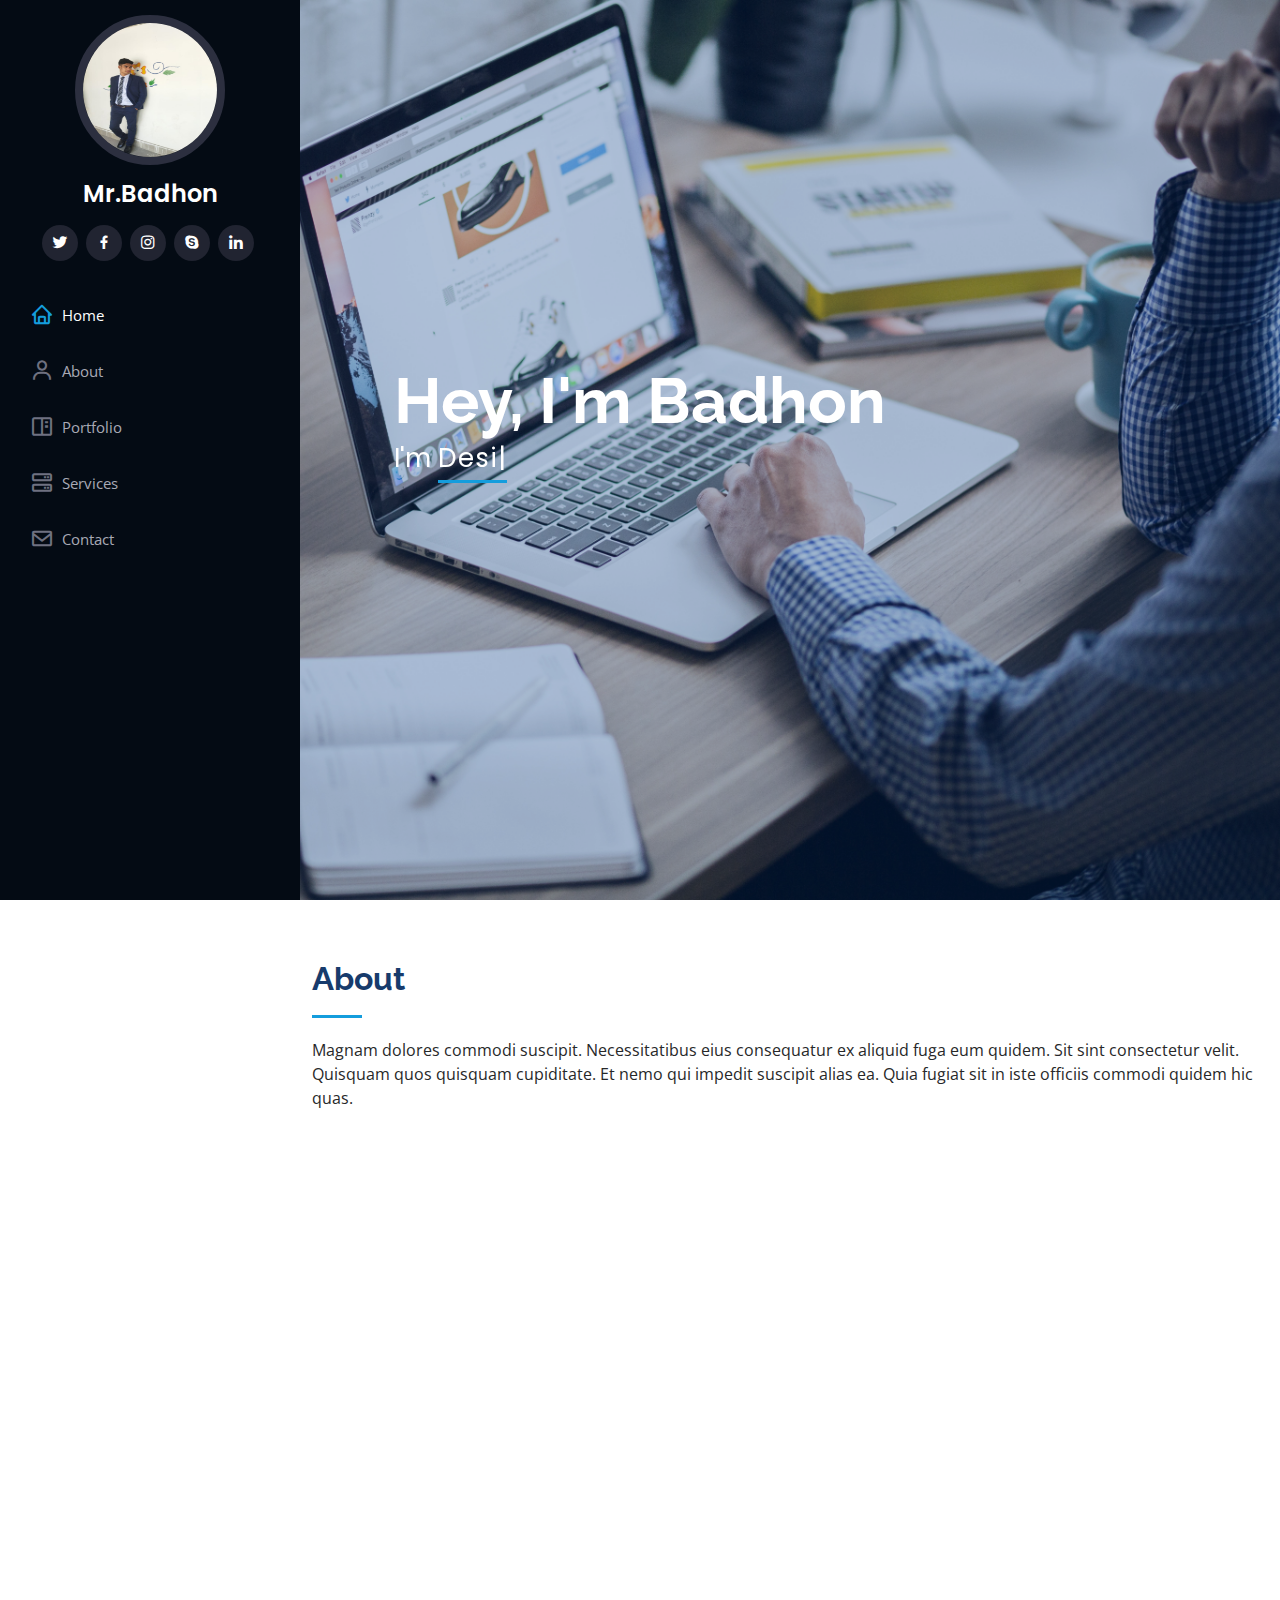
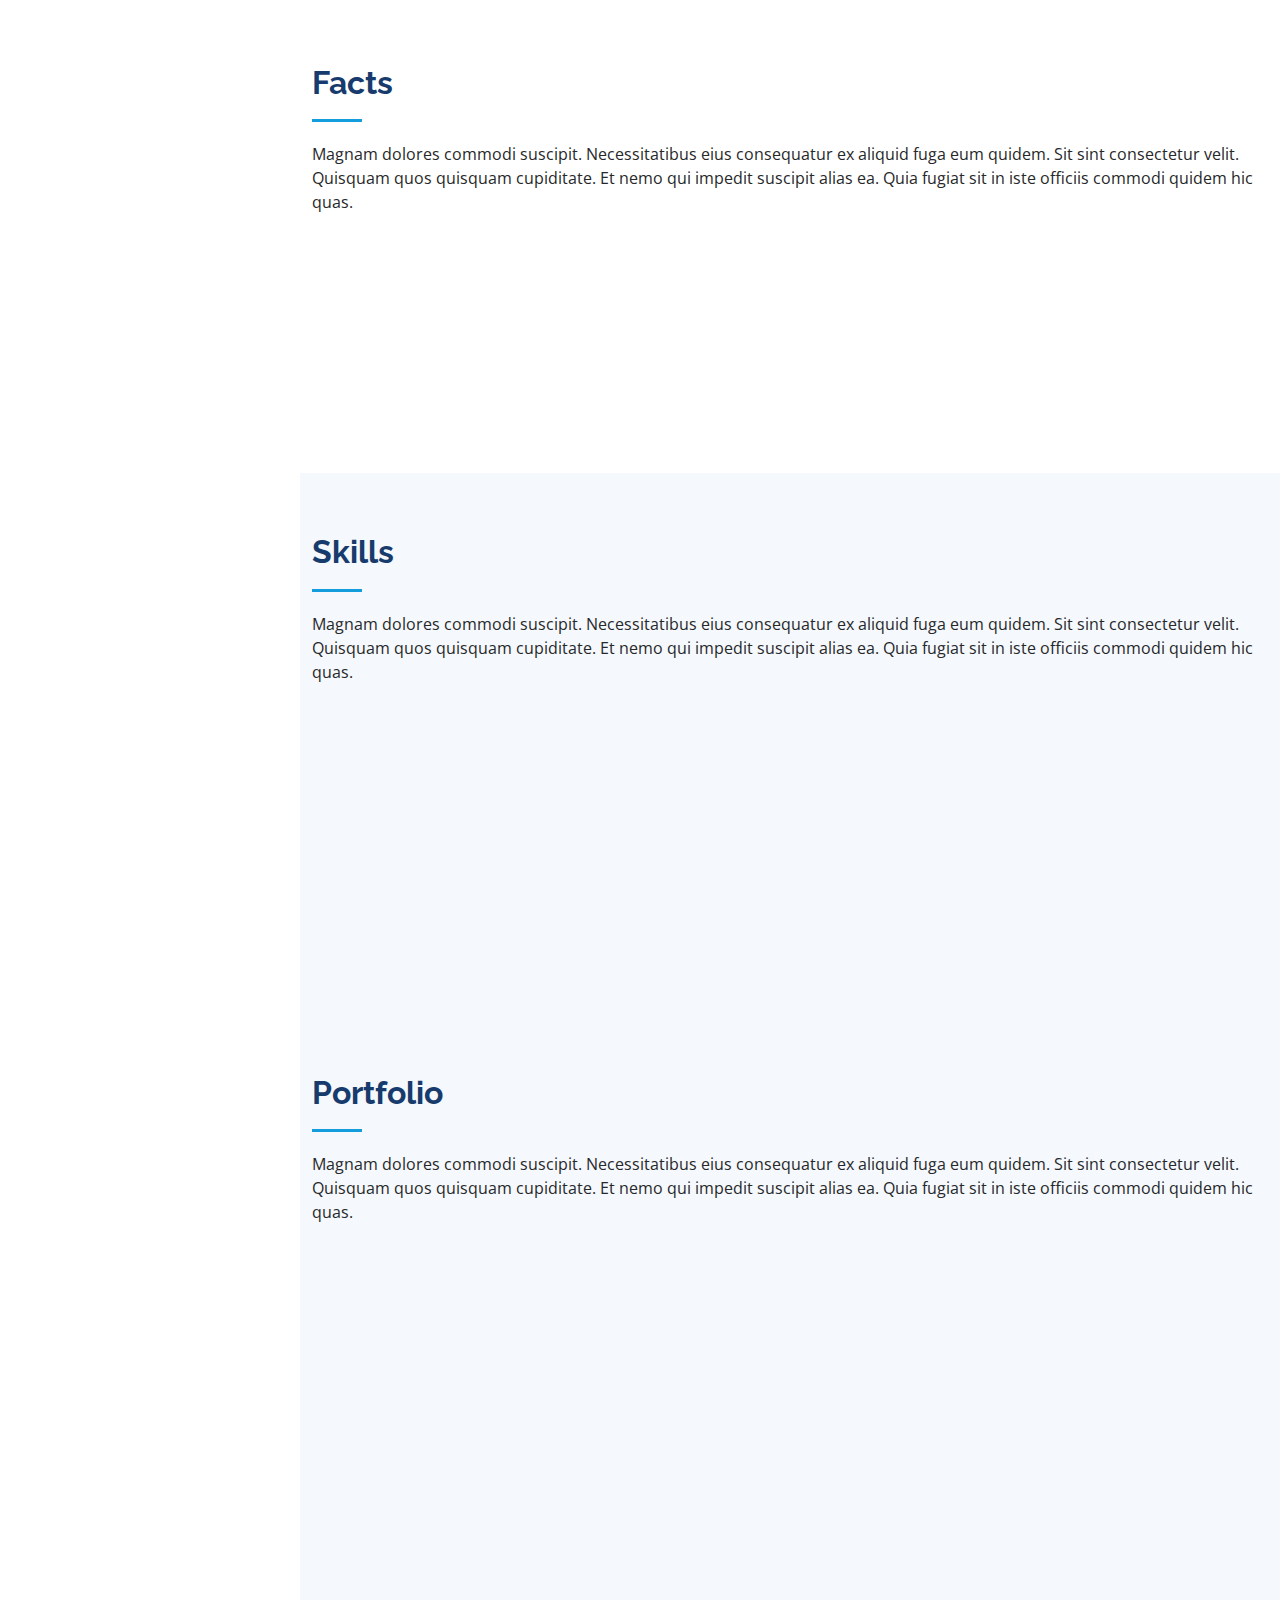
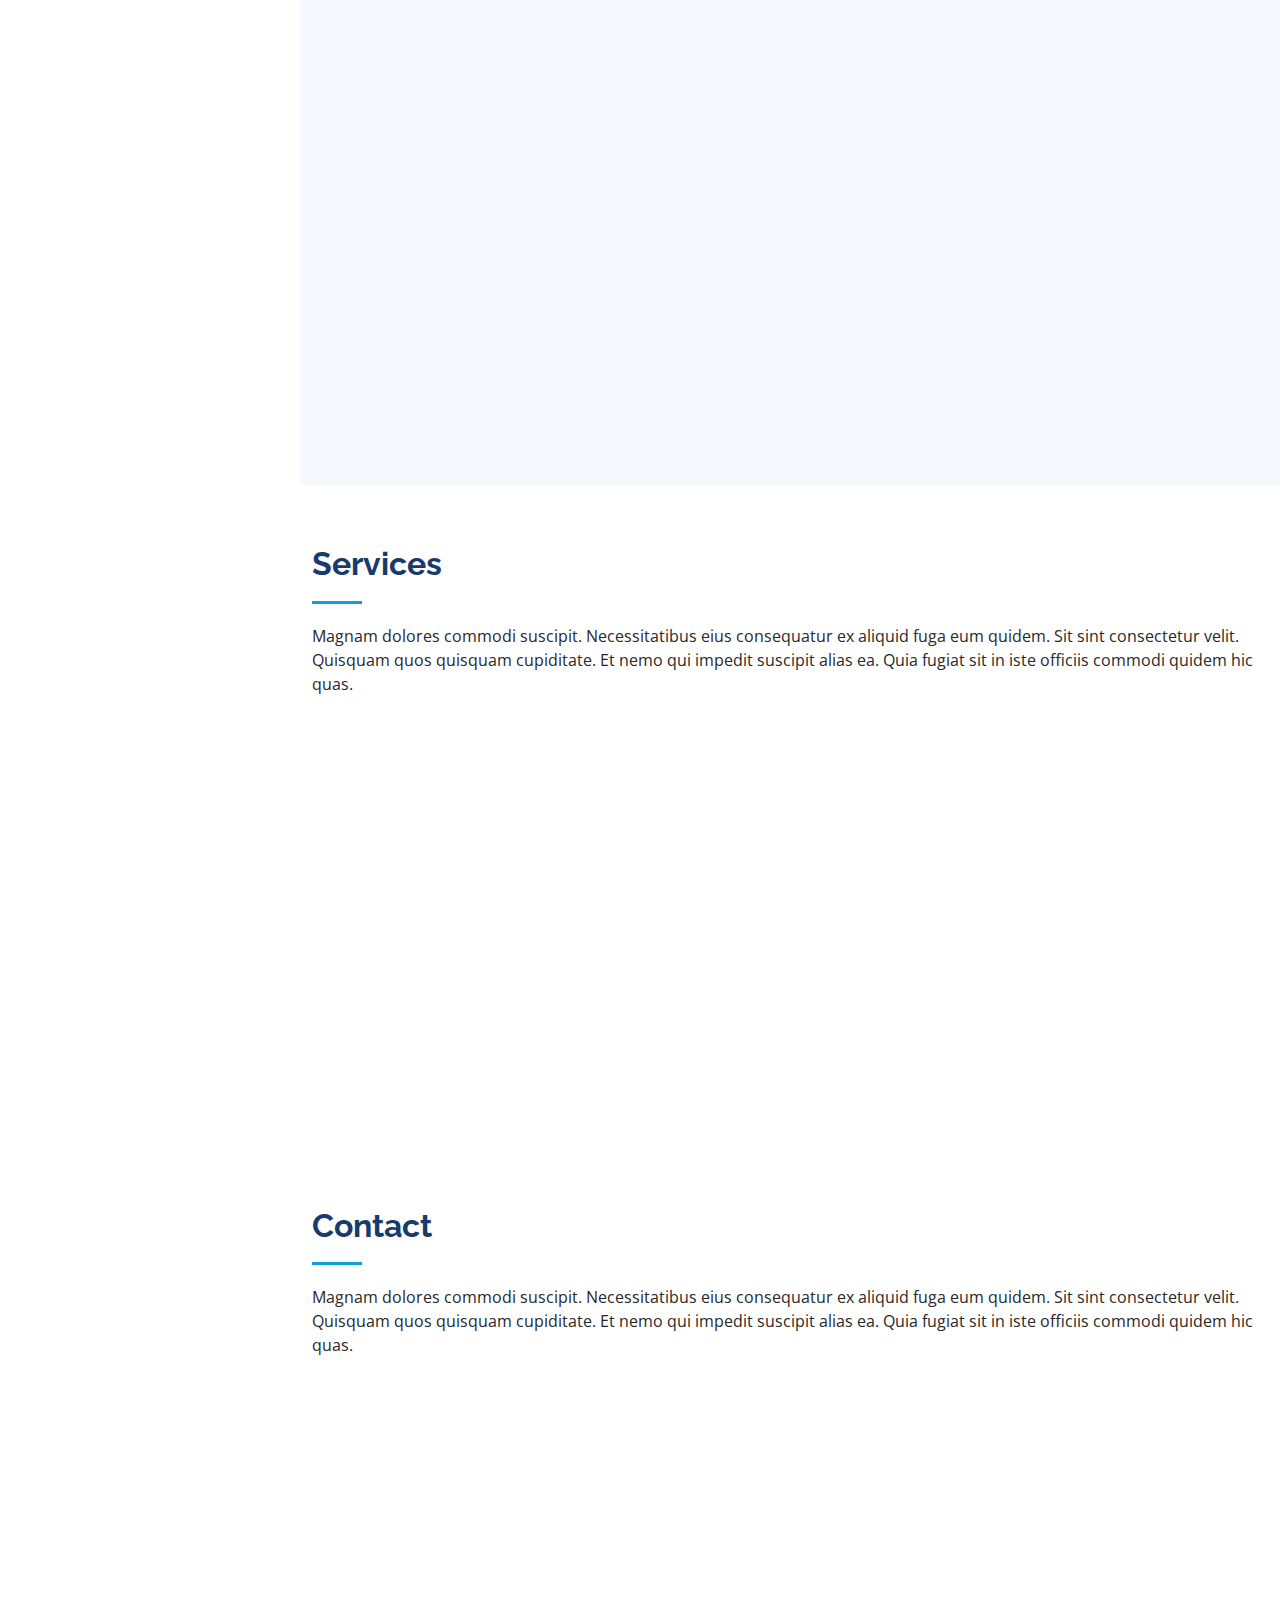
==== index.html @ 341929c6 "first commit" ====
<!DOCTYPE html>
<html lang="en">

<head>
  <meta charset="utf-8">
  <meta content="width=device-width, initial-scale=1.0" name="viewport">

  <title>My Portfolio</title>
  <meta content="" name="description">
  <meta content="" name="keywords">

  <!-- Favicons -->
  <!-- <link href="assets/img/favicon.png" rel="icon">
  <link href="assets/img/apple-touch-icon.png" rel="apple-touch-icon"> -->

  <!-- Google Fonts -->
  <link href="https://fonts.googleapis.com/css?family=Open+Sans:300,300i,400,400i,600,600i,700,700i|Raleway:300,300i,400,400i,500,500i,600,600i,700,700i|Poppins:300,300i,400,400i,500,500i,600,600i,700,700i" rel="stylesheet">

  <!-- Vendor CSS Files -->
  <link href="assets/vendor/aos/aos.css" rel="stylesheet">
  <link href="assets/vendor/bootstrap/css/bootstrap.min.css" rel="stylesheet">
  <link href="assets/vendor/bootstrap-icons/bootstrap-icons.css" rel="stylesheet">
  <link href="assets/vendor/boxicons/css/boxicons.min.css" rel="stylesheet">
  <link href="assets/vendor/glightbox/css/glightbox.min.css" rel="stylesheet">
  <link href="assets/vendor/swiper/swiper-bundle.min.css" rel="stylesheet">

  <!-- Template Main CSS File -->
  <link href="assets/css/style.css" rel="stylesheet">

  <!-- =======================================================
  * Template Name: iPortfolio - v3.7.0
  * Template URL: https://bootstrapmade.com/iportfolio-bootstrap-portfolio-websites-template/
  * Author: BootstrapMade.com
  * License: https://bootstrapmade.com/license/
  ======================================================== -->
</head>

<body>

  <!-- ======= Mobile nav toggle button ======= -->
  <i class="bi bi-list mobile-nav-toggle d-xl-none"></i>

  <!-- ======= Header ======= -->
  <header id="header">
    <div class="d-flex flex-column">

      <div class="profile">
        <img src="assets/img/12.jpg" alt="" class="img-fluid rounded-circle">
        <h1 class="text-light"><a href="index.html">Mr.Badhon</a></h1>
        <div class="social-links mt-3 text-center">
          <a href="#" class="twitter"><i class="bx bxl-twitter"></i></a>
          <a href="#" class="facebook"><i class="bx bxl-facebook"></i></a>
          <a href="#" class="instagram"><i class="bx bxl-instagram"></i></a>
          <a href="#" class="google-plus"><i class="bx bxl-skype"></i></a>
          <a href="#" class="linkedin"><i class="bx bxl-linkedin"></i></a>
        </div>
      </div>

      <nav id="navbar" class="nav-menu navbar">
        <ul>
          <li><a href="#hero" class="nav-link scrollto active"><i class="bx bx-home"></i> <span>Home</span></a></li>
          <li><a href="#about" class="nav-link scrollto"><i class="bx bx-user"></i> <span>About</span></a></li>
          <li><a href="#portfolio" class="nav-link scrollto"><i class="bx bx-book-content"></i> <span>Portfolio</span></a></li>
          <li><a href="#services" class="nav-link scrollto"><i class="bx bx-server"></i> <span>Services</span></a></li>
          <li><a href="#contact" class="nav-link scrollto"><i class="bx bx-envelope"></i> <span>Contact</span></a></li>
        </ul>
      </nav><!-- .nav-menu -->
    </div>
  </header><!-- End Header -->

  <!-- ======= Hero Section ======= -->
  <section id="hero" class="d-flex flex-column justify-content-center align-items-center">
    <div class="hero-container" data-aos="fade-in">
      <h1>Hey, I'm Badhon</h1>
      <p>I'm <span class="typed" data-typed-items="Designer, Developer, Freelancer, Photographer"></span></p>
    </div>
  </section><!-- End Hero -->

  <main id="main">

    <!-- ======= About Section ======= -->
    <section id="about" class="about">
      <div class="container">

        <div class="section-title">
          <h2>About</h2>
          <p>Magnam dolores commodi suscipit. Necessitatibus eius consequatur ex aliquid fuga eum quidem. Sit sint consectetur velit. Quisquam quos quisquam cupiditate. Et nemo qui impedit suscipit alias ea. Quia fugiat sit in iste officiis commodi quidem hic quas.</p>
        </div>

        <div class="row">
          <div class="col-lg-4" data-aos="fade-right">
            <img src="assets/img/12.jpg" class="img-fluid" alt="">
          </div>
          <div class="col-lg-8 pt-4 pt-lg-0 content" data-aos="fade-left">
            <h3>UI/UX Designer &amp; Web Developer.</h3>
            <p class="fst-italic">
              Lorem ipsum dolor sit amet, consectetur adipiscing elit, sed do eiusmod tempor incididunt ut labore et dolore
              magna aliqua.
            </p>
            <div class="row">
              <div class="col-lg-6">
                <ul>
                  <li><i class="bi bi-chevron-right"></i> <strong>Birthday:</strong> <span>31 May 1999</span></li>
                  <li><i class="bi bi-chevron-right"></i> <strong>Website:</strong> <span>www.example.com</span></li>
                  <li><i class="bi bi-chevron-right"></i> <strong>Phone:</strong> <span>123456789</span></li>
                  <li><i class="bi bi-chevron-right"></i> <strong>City:</strong> <span>Kushtia Sadar, Kushtia</span></li>
                </ul>
              </div>
              <div class="col-lg-6">
                <ul>
                  <li><i class="bi bi-chevron-right"></i> <strong>Age:</strong> <span>22</span></li>
                  <li><i class="bi bi-chevron-right"></i> <strong>Degree:</strong> <span>B.Sc Enginner</span></li>
                  <li><i class="bi bi-chevron-right"></i> <strong>PhEmailone:</strong> <span>email@example.com</span></li>
                  <li><i class="bi bi-chevron-right"></i> <strong>Freelance:</strong> <span>Available</span></li>
                </ul>
              </div>
            </div>
            <p>
              Officiis eligendi itaque labore et dolorum mollitia officiis optio vero. Quisquam sunt adipisci omnis et ut. Nulla accusantium dolor incidunt officia tempore. Et eius omnis.
              Cupiditate ut dicta maxime officiis quidem quia. Sed et consectetur qui quia repellendus itaque neque. Aliquid amet quidem ut quaerat cupiditate. Ab et eum qui repellendus omnis culpa magni laudantium dolores.
            </p>
          </div>
        </div>

      </div>
    </section><!-- End About Section -->

    <!-- ======= Facts Section ======= -->
    <section id="facts" class="facts">
      <div class="container">

        <div class="section-title">
          <h2>Facts</h2>
          <p>Magnam dolores commodi suscipit. Necessitatibus eius consequatur ex aliquid fuga eum quidem. Sit sint consectetur velit. Quisquam quos quisquam cupiditate. Et nemo qui impedit suscipit alias ea. Quia fugiat sit in iste officiis commodi quidem hic quas.</p>
        </div>

        <div class="row no-gutters">

          <div class="col-lg-3 col-md-6 d-md-flex align-items-md-stretch" data-aos="fade-up">
            <div class="count-box">
              <i class="bi bi-emoji-smile"></i>
              <span data-purecounter-start="0" data-purecounter-end="232" data-purecounter-duration="1" class="purecounter"></span>
              <p><strong>Happy Clients</strong> consequuntur quae</p>
            </div>
          </div>

          <div class="col-lg-3 col-md-6 d-md-flex align-items-md-stretch" data-aos="fade-up" data-aos-delay="100">
            <div class="count-box">
              <i class="bi bi-journal-richtext"></i>
              <span data-purecounter-start="0" data-purecounter-end="521" data-purecounter-duration="1" class="purecounter"></span>
              <p><strong>Projects</strong> adipisci atque cum quia aut</p>
            </div>
          </div>

          <div class="col-lg-3 col-md-6 d-md-flex align-items-md-stretch" data-aos="fade-up" data-aos-delay="200">
            <div class="count-box">
              <i class="bi bi-headset"></i>
              <span data-purecounter-start="0" data-purecounter-end="1453" data-purecounter-duration="1"  class="purecounter"></span>
              <p><strong>Hours Of Support</strong> aut commodi quaerat</p>
            </div>
          </div>

          <div class="col-lg-3 col-md-6 d-md-flex align-items-md-stretch" data-aos="fade-up" data-aos-delay="300">
            <div class="count-box">
              <i class="bi bi-people"></i>
              <span data-purecounter-start="0" data-purecounter-end="32" data-purecounter-duration="1" class="purecounter"></span>
              <p><strong>Hard Workers</strong> rerum asperiores dolor</p>
            </div>
          </div>

        </div>

      </div>
    </section><!-- End Facts Section -->

    <!-- ======= Skills Section ======= -->
    <section id="skills" class="skills section-bg">
      <div class="container">

        <div class="section-title">
          <h2>Skills</h2>
          <p>Magnam dolores commodi suscipit. Necessitatibus eius consequatur ex aliquid fuga eum quidem. Sit sint consectetur velit. Quisquam quos quisquam cupiditate. Et nemo qui impedit suscipit alias ea. Quia fugiat sit in iste officiis commodi quidem hic quas.</p>
        </div>

        <div class="row skills-content">

          <div class="col-lg-6" data-aos="fade-up">

            <div class="progress">
              <span class="skill">HTML <i class="val">100%</i></span>
              <div class="progress-bar-wrap">
                <div class="progress-bar" role="progressbar" aria-valuenow="100" aria-valuemin="0" aria-valuemax="100"></div>
              </div>
            </div>

            <div class="progress">
              <span class="skill">CSS <i class="val">90%</i></span>
              <div class="progress-bar-wrap">
                <div class="progress-bar" role="progressbar" aria-valuenow="90" aria-valuemin="0" aria-valuemax="100"></div>
              </div>
            </div>

            <div class="progress">
              <span class="skill">JavaScript <i class="val">75%</i></span>
              <div class="progress-bar-wrap">
                <div class="progress-bar" role="progressbar" aria-valuenow="75" aria-valuemin="0" aria-valuemax="100"></div>
              </div>
            </div>

          </div>

          <div class="col-lg-6" data-aos="fade-up" data-aos-delay="100">

            <div class="progress">
              <span class="skill">PHP <i class="val">80%</i></span>
              <div class="progress-bar-wrap">
                <div class="progress-bar" role="progressbar" aria-valuenow="80" aria-valuemin="0" aria-valuemax="100"></div>
              </div>
            </div>

            <div class="progress">
              <span class="skill">WordPress/CMS <i class="val">90%</i></span>
              <div class="progress-bar-wrap">
                <div class="progress-bar" role="progressbar" aria-valuenow="90" aria-valuemin="0" aria-valuemax="100"></div>
              </div>
            </div>

            <div class="progress">
              <span class="skill">React.js <i class="val">75%</i></span>
              <div class="progress-bar-wrap">
                <div class="progress-bar" role="progressbar" aria-valuenow="75" aria-valuemin="0" aria-valuemax="100"></div>
              </div>
            </div>

            <div class="progress">
              <span class="skill">Express.js <i class="val">85%</i></span>
              <div class="progress-bar-wrap">
                <div class="progress-bar" role="progressbar" aria-valuenow="85" aria-valuemin="0" aria-valuemax="100"></div>
              </div>
            </div>



          </div>

        </div>

      </div>
    </section><!-- End Skills Section -->

    <!-- ======= Portfolio Section ======= -->
    <section id="portfolio" class="portfolio section-bg">
      <div class="container">

        <div class="section-title">
          <h2>Portfolio</h2>
          <p>Magnam dolores commodi suscipit. Necessitatibus eius consequatur ex aliquid fuga eum quidem. Sit sint consectetur velit. Quisquam quos quisquam cupiditate. Et nemo qui impedit suscipit alias ea. Quia fugiat sit in iste officiis commodi quidem hic quas.</p>
        </div>

        <div class="row" data-aos="fade-up">
          <div class="col-lg-12 d-flex justify-content-center">
            <ul id="portfolio-flters">
              <li data-filter="*" class="filter-active">All</li>
              <li data-filter=".filter-app">App</li>
              <li data-filter=".filter-card">Card</li>
              <li data-filter=".filter-web">Web</li>
            </ul>
          </div>
        </div>

        <div class="row portfolio-container" data-aos="fade-up" data-aos-delay="100">

          <div class="col-lg-4 col-md-6 portfolio-item filter-app">
            <div class="portfolio-wrap">
              <img src="assets/img/portfolio/1.jpg" class="img-fluid" alt="">
              <div class="portfolio-links">
                <a href="assets/img/portfolio/1.jpg" data-gallery="portfolioGallery" data-effect="fade" class="portfolio-lightbox" title="App 1"><i class="bx bx-plus"></i></a>
                <a href="portfolio-details.html" title="More Details"><i class="bx bx-link"></i></a>
              </div>
            </div>
          </div>

          <div class="col-lg-4 col-md-6 portfolio-item filter-web">
            <div class="portfolio-wrap">
              <img src="assets/img/portfolio/2.jpg" class="img-fluid" alt="">
              <div class="portfolio-links">
                <a href="assets/img/portfolio/2.jpg" data-gallery="portfolioGallery" data-effect="fade" class="portfolio-lightbox" title="Web 3"><i class="bx bx-plus"></i></a>
                <a href="portfolio-details.html" title="More Details"><i class="bx bx-link"></i></a>
              </div>
            </div>
          </div>

          <div class="col-lg-4 col-md-6 portfolio-item filter-app">
            <div class="portfolio-wrap">
              <img src="assets/img/portfolio/3.jpg" class="img-fluid" alt="">
              <div class="portfolio-links">
                <a href="assets/img/portfolio/3.jpg" data-gallery="portfolioGallery" class="portfolio-lightbox" title="App 2"><i class="bx bx-plus"></i></a>
                <a href="portfolio-details.html" title="More Details"><i class="bx bx-link"></i></a>
              </div>
            </div>
          </div>

          <div class="col-lg-4 col-md-6 portfolio-item filter-card">
            <div class="portfolio-wrap">
              <img src="assets/img/portfolio/4.jpg" class="img-fluid" alt="">
              <div class="portfolio-links">
                <a href="assets/img/portfolio/4.jpg" data-gallery="portfolioGallery" class="portfolio-lightbox" title="Card 2"><i class="bx bx-plus"></i></a>
                <a href="portfolio-details.html" title="More Details"><i class="bx bx-link"></i></a>
              </div>
            </div>
          </div>

          <div class="col-lg-4 col-md-6 portfolio-item filter-web">
            <div class="portfolio-wrap">
              <img src="assets/img/portfolio/1.jpg" class="img-fluid" alt="">
              <div class="portfolio-links">
                <a href="assets/img/portfolio/5.jpg" data-gallery="portfolioGallery" class="portfolio-lightbox" title="Web 2"><i class="bx bx-plus"></i></a>
                <a href="portfolio-details.html" title="More Details"><i class="bx bx-link"></i></a>
              </div>
            </div>
          </div>

          <div class="col-lg-4 col-md-6 portfolio-item filter-app">
            <div class="portfolio-wrap">
              <img src="assets/img/portfolio/6.jpg" class="img-fluid" alt="">
              <div class="portfolio-links">
                <a href="assets/img/portfolio/6.jpg" data-gallery="portfolioGallery" class="portfolio-lightbox" title="App 3"><i class="bx bx-plus"></i></a>
                <a href="portfolio-details.html" title="More Details"><i class="bx bx-link"></i></a>
              </div>
            </div>
          </div>

          <div class="col-lg-4 col-md-6 portfolio-item filter-card">
            <div class="portfolio-wrap">
              <img src="assets/img/portfolio/7.jpg" class="img-fluid" alt="">
              <div class="portfolio-links">
                <a href="assets/img/portfolio/7.jpg" data-gallery="portfolioGallery" class="portfolio-lightbox" title="Card 1"><i class="bx bx-plus"></i></a>
                <a href="portfolio-details.html" title="More Details"><i class="bx bx-link"></i></a>
              </div>
            </div>
          </div>

          <div class="col-lg-4 col-md-6 portfolio-item filter-card">
            <div class="portfolio-wrap">
              <img src="assets/img/portfolio/1.jpg" class="img-fluid" alt="">
              <div class="portfolio-links">
                <a href="assets/img/portfolio/1.jpg" data-gallery="portfolioGallery" class="portfolio-lightbox" title="Card 3"><i class="bx bx-plus"></i></a>
                <a href="portfolio-details.html" title="More Details"><i class="bx bx-link"></i></a>
              </div>
            </div>
          </div>

          <div class="col-lg-4 col-md-6 portfolio-item filter-web">
            <div class="portfolio-wrap">
              <img src="assets/img/portfolio/9.jpg" class="img-fluid" alt="">
              <div class="portfolio-links">
                <a href="assets/img/portfolio/-9.jpg" data-gallery="portfolioGallery" class="portfolio-lightbox" title="Web 3"><i class="bx bx-plus"></i></a>
                <a href="portfolio-details.html" title="More Details"><i class="bx bx-link"></i></a>
              </div>
            </div>
          </div>

        </div>

      </div>
    </section><!-- End Portfolio Section -->

    <!-- ======= Services Section ======= -->
    <section id="services" class="services">
      <div class="container">

        <div class="section-title">
          <h2>Services</h2>
          <p>Magnam dolores commodi suscipit. Necessitatibus eius consequatur ex aliquid fuga eum quidem. Sit sint consectetur velit. Quisquam quos quisquam cupiditate. Et nemo qui impedit suscipit alias ea. Quia fugiat sit in iste officiis commodi quidem hic quas.</p>
        </div>

        <div class="row">
          <div class="col-lg-4 col-md-6 icon-box" data-aos="fade-up">
            <div class="icon"><i class="bi bi-briefcase"></i></div>
            <h4 class="title"><a href="">Lorem Ipsum</a></h4>
            <p class="description">Voluptatum deleniti atque corrupti quos dolores et quas molestias excepturi sint occaecati cupiditate non provident</p>
          </div>
          <div class="col-lg-4 col-md-6 icon-box" data-aos="fade-up" data-aos-delay="100">
            <div class="icon"><i class="bi bi-card-checklist"></i></div>
            <h4 class="title"><a href="">Dolor Sitema</a></h4>
            <p class="description">Minim veniam, quis nostrud exercitation ullamco laboris nisi ut aliquip ex ea commodo consequat tarad limino ata</p>
          </div>
          <div class="col-lg-4 col-md-6 icon-box" data-aos="fade-up" data-aos-delay="200">
            <div class="icon"><i class="bi bi-bar-chart"></i></div>
            <h4 class="title"><a href="">Sed ut perspiciatis</a></h4>
            <p class="description">Duis aute irure dolor in reprehenderit in voluptate velit esse cillum dolore eu fugiat nulla pariatur</p>
          </div>
          <div class="col-lg-4 col-md-6 icon-box" data-aos="fade-up" data-aos-delay="300">
            <div class="icon"><i class="bi bi-binoculars"></i></div>
            <h4 class="title"><a href="">Magni Dolores</a></h4>
            <p class="description">Excepteur sint occaecat cupidatat non proident, sunt in culpa qui officia deserunt mollit anim id est laborum</p>
          </div>
          <div class="col-lg-4 col-md-6 icon-box" data-aos="fade-up" data-aos-delay="400">
            <div class="icon"><i class="bi bi-brightness-high"></i></div>
            <h4 class="title"><a href="">Nemo Enim</a></h4>
            <p class="description">At vero eos et accusamus et iusto odio dignissimos ducimus qui blanditiis praesentium voluptatum deleniti atque</p>
          </div>
          <div class="col-lg-4 col-md-6 icon-box" data-aos="fade-up" data-aos-delay="500">
            <div class="icon"><i class="bi bi-calendar4-week"></i></div>
            <h4 class="title"><a href="">Eiusmod Tempor</a></h4>
            <p class="description">Et harum quidem rerum facilis est et expedita distinctio. Nam libero tempore, cum soluta nobis est eligendi</p>
          </div>
        </div>

      </div>
    </section><!-- End Services Section -->

   

    <!-- ======= Contact Section ======= -->
    <section id="contact" class="contact">
      <div class="container">

        <div class="section-title">
          <h2>Contact</h2>
          <p>Magnam dolores commodi suscipit. Necessitatibus eius consequatur ex aliquid fuga eum quidem. Sit sint consectetur velit. Quisquam quos quisquam cupiditate. Et nemo qui impedit suscipit alias ea. Quia fugiat sit in iste officiis commodi quidem hic quas.</p>
        </div>

        <div class="row" data-aos="fade-in">

          <div class="col-lg-5 d-flex align-items-stretch">
            <div class="info">
              <div class="address">
                <i class="bi bi-geo-alt"></i>
                <h4>Location:</h4>
                <p>Kushtia Sadar,Kushtia,NS Road 535022</p>
              </div>

              <div class="email">
                <i class="bi bi-envelope"></i>
                <h4>Email:</h4>
                <p>info@example.com</p>
              </div>

              <div class="phone">
                <i class="bi bi-phone"></i>
                <h4>Call:</h4>
                <p>123445678</p>
              </div>

              <iframe src="https://www.google.com/maps/embed?pb=!1m18!1m12!1m3!1d29182.300787544715!2d89.10376606939465!3d23.89714935908629!2m3!1f0!2f0!3f0!3m2!1i1024!2i768!4f13.1!3m3!1m2!1s0x39fe965536b7d61f%3A0x28fea367efdb38c9!2sKushtia!5e0!3m2!1sen!2sbd!4v1647264672715!5m2!1sen!2sbd"
              frameborder="0" style="border:0; width: 100%; height: 290px;" allowfullscreen=""></iframe>
            </div>

          </div>

          <div class="col-lg-7 mt-5 mt-lg-0 d-flex align-items-stretch">
            <form action="forms/contact.php" method="post" role="form" class="php-email-form">
              <div class="row">
                <div class="form-group col-md-6">
                  <label for="name">Your Name</label>
                  <input placeholder="Enter Your Name" type="text" name="name" class="form-control" id="name" required>
                </div>
                <div class="form-group col-md-6">
                  <label for="name">Your Email</label>
                  <input placeholder="Enter Your E-mail" type="email" class="form-control" name="email" id="email" required>
                </div>
              </div>
              <div class="form-group">
                <label for="name">Subject</label>
                <input placeholder="Enter Subject" type="text" class="form-control" name="subject" id="subject" required>
              </div>
              <div class="form-group">
                <label for="name">Message</label>
                <textarea placeholder="Enter Message" class="form-control" name="message" rows="10" required></textarea>
              </div>
              <div class="my-3">
                <div class="loading">Loading</div>
                <div class="error-message"></div>
                <div class="sent-message">Your message has been sent. Thank you!</div>
              </div>
              <div class="text-center"><button type="submit">Send Message</button></div>
            </form>
          </div>

        </div>

      </div>
    </section><!-- End Contact Section -->

  </main><!-- End #main -->

  

  <a href="#" class="back-to-top d-flex align-items-center justify-content-center"><i class="bi bi-arrow-up-short"></i></a>

  <!-- Vendor JS Files -->
  <script src="assets/vendor/purecounter/purecounter.js"></script>
  <script src="assets/vendor/aos/aos.js"></script>
  <script src="assets/vendor/bootstrap/js/bootstrap.bundle.min.js"></script>
  <script src="assets/vendor/glightbox/js/glightbox.min.js"></script>
  <script src="assets/vendor/isotope-layout/isotope.pkgd.min.js"></script>
  <script src="assets/vendor/swiper/swiper-bundle.min.js"></script>
  <script src="assets/vendor/typed.js/typed.min.js"></script>
  <script src="assets/vendor/waypoints/noframework.waypoints.js"></script>
  <script src="assets/vendor/php-email-form/validate.js"></script>

  <!-- Template Main JS File -->
  <script src="assets/js/main.js"></script>

</body>

</html>
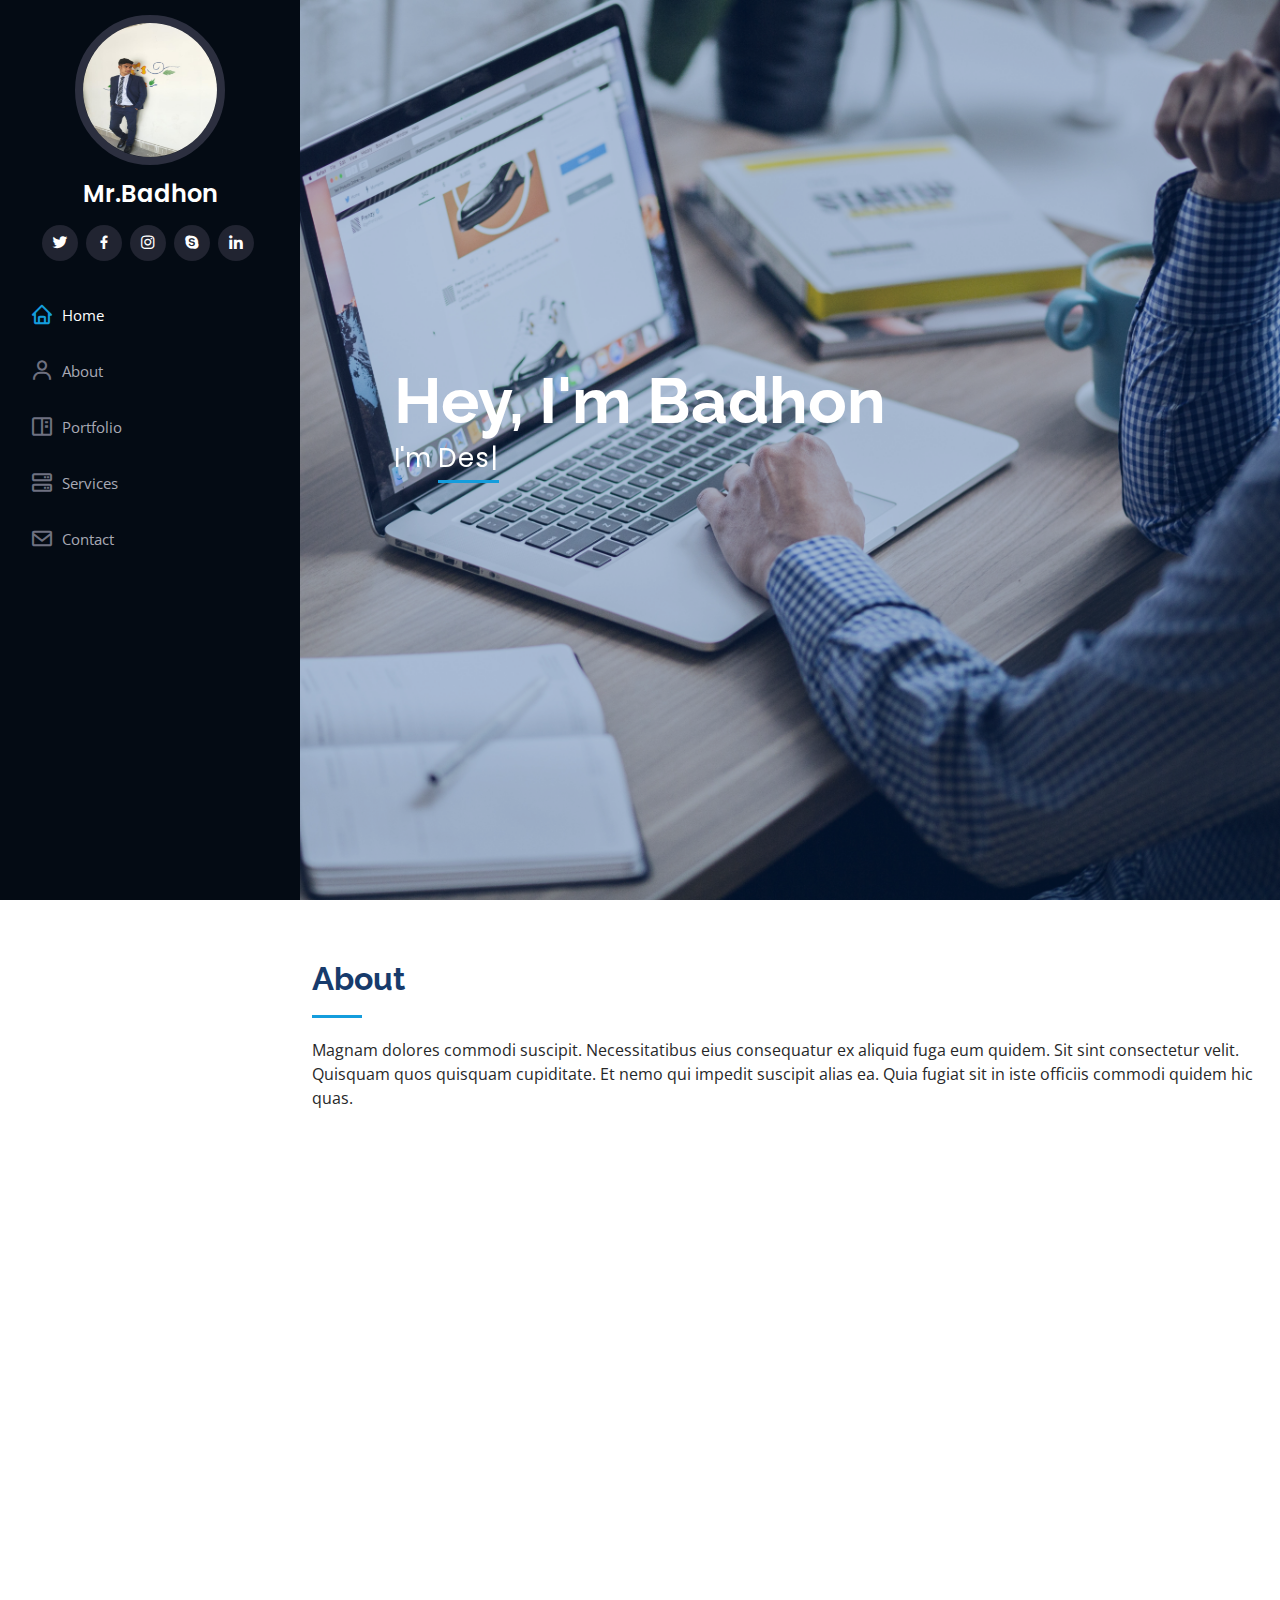
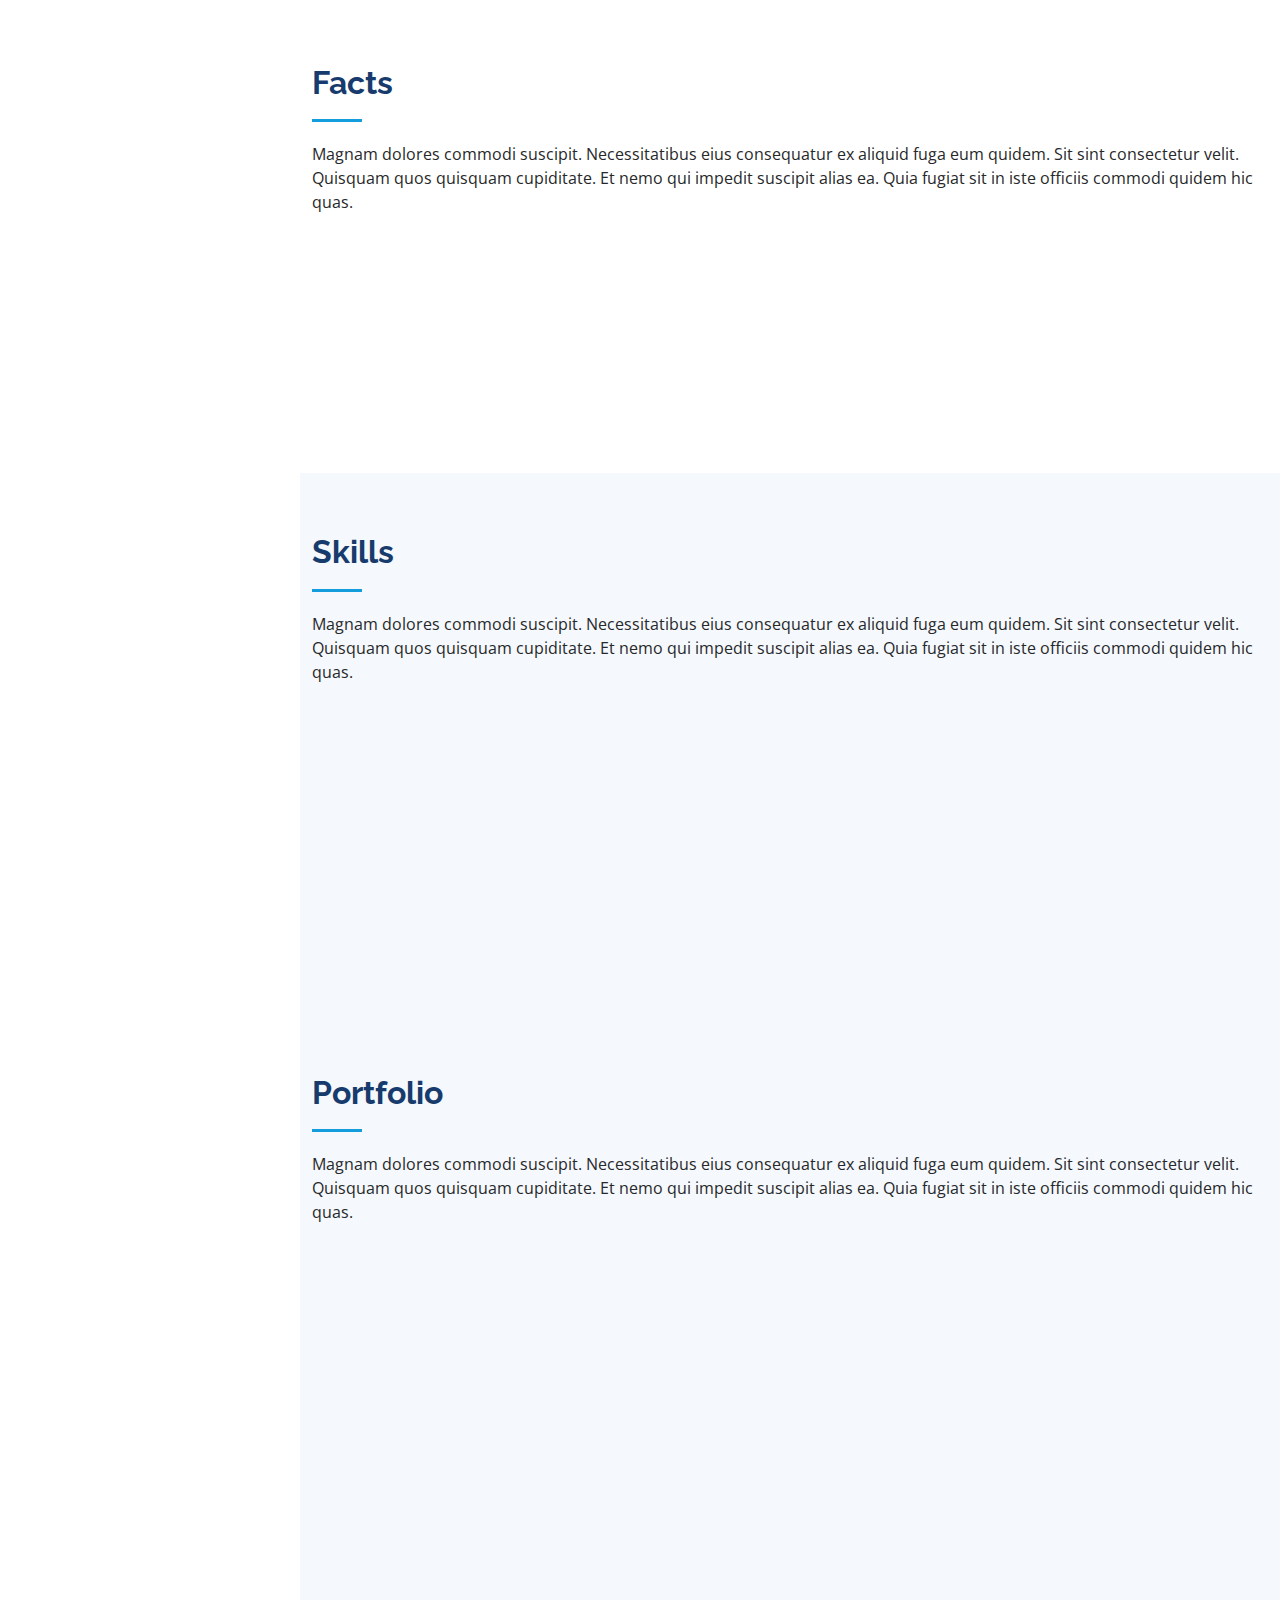
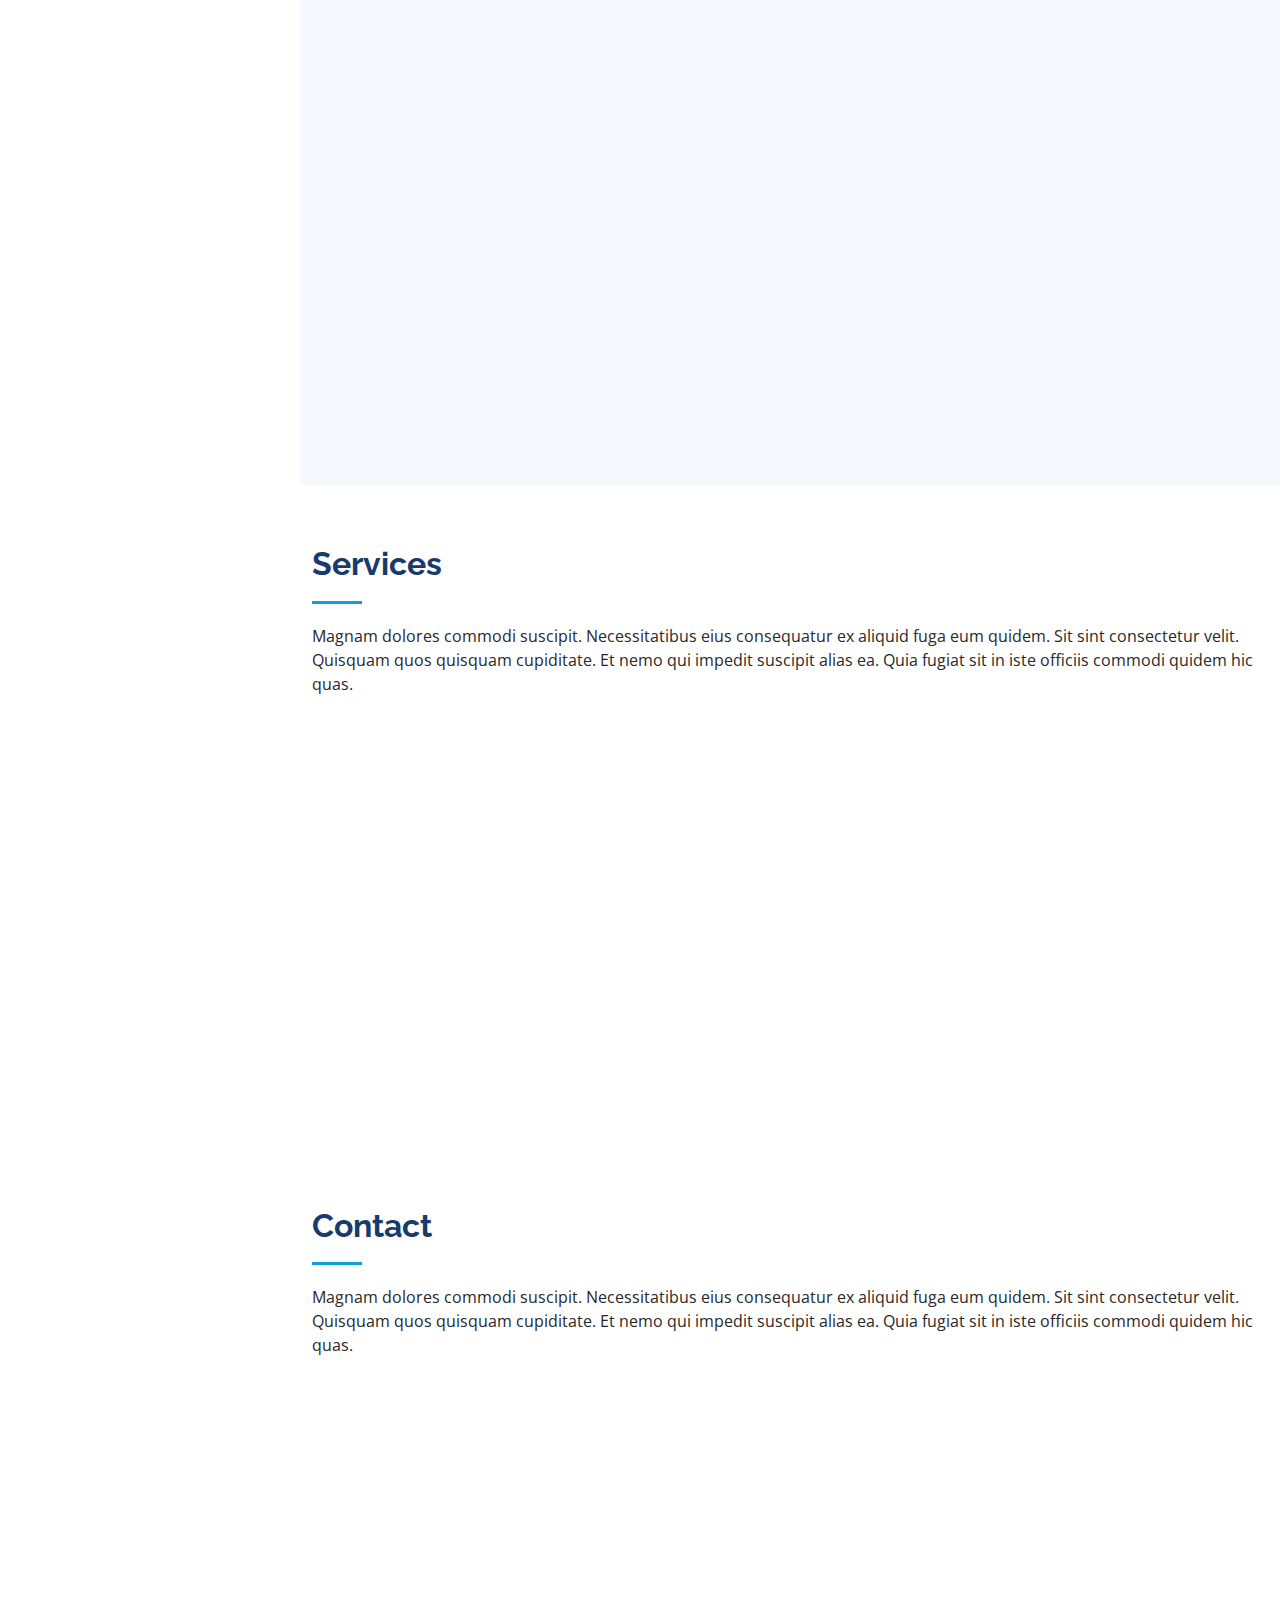
==== commit 7da122ca: "Update index.html" ====
--- a/index.html
+++ b/index.html
@@ -9,14 +9,10 @@
   <meta content="" name="description">
   <meta content="" name="keywords">
 
-  <!-- Favicons -->
-  <!-- <link href="assets/img/favicon.png" rel="icon">
-  <link href="assets/img/apple-touch-icon.png" rel="apple-touch-icon"> -->
-
   <!-- Google Fonts -->
   <link href="https://fonts.googleapis.com/css?family=Open+Sans:300,300i,400,400i,600,600i,700,700i|Raleway:300,300i,400,400i,500,500i,600,600i,700,700i|Poppins:300,300i,400,400i,500,500i,600,600i,700,700i" rel="stylesheet">
 
-  <!-- Vendor CSS Files -->
+
   <link href="assets/vendor/aos/aos.css" rel="stylesheet">
   <link href="assets/vendor/bootstrap/css/bootstrap.min.css" rel="stylesheet">
   <link href="assets/vendor/bootstrap-icons/bootstrap-icons.css" rel="stylesheet">
@@ -24,20 +20,14 @@
   <link href="assets/vendor/glightbox/css/glightbox.min.css" rel="stylesheet">
   <link href="assets/vendor/swiper/swiper-bundle.min.css" rel="stylesheet">
 
-  <!-- Template Main CSS File -->
+
   <link href="assets/css/style.css" rel="stylesheet">
 
-  <!-- =======================================================
-  * Template Name: iPortfolio - v3.7.0
-  * Template URL: https://bootstrapmade.com/iportfolio-bootstrap-portfolio-websites-template/
-  * Author: BootstrapMade.com
-  * License: https://bootstrapmade.com/license/
-  ======================================================== -->
 </head>
 
 <body>
 
-  <!-- ======= Mobile nav toggle button ======= -->
+  
   <i class="bi bi-list mobile-nav-toggle d-xl-none"></i>
 
   <!-- ======= Header ======= -->
@@ -489,7 +479,7 @@
 
   <a href="#" class="back-to-top d-flex align-items-center justify-content-center"><i class="bi bi-arrow-up-short"></i></a>
 
-  <!-- Vendor JS Files -->
+
   <script src="assets/vendor/purecounter/purecounter.js"></script>
   <script src="assets/vendor/aos/aos.js"></script>
   <script src="assets/vendor/bootstrap/js/bootstrap.bundle.min.js"></script>
@@ -498,11 +488,8 @@
   <script src="assets/vendor/swiper/swiper-bundle.min.js"></script>
   <script src="assets/vendor/typed.js/typed.min.js"></script>
   <script src="assets/vendor/waypoints/noframework.waypoints.js"></script>
-  <script src="assets/vendor/php-email-form/validate.js"></script>
-
-  <!-- Template Main JS File -->
   <script src="assets/js/main.js"></script>
 
 </body>
 
-</html>+</html>
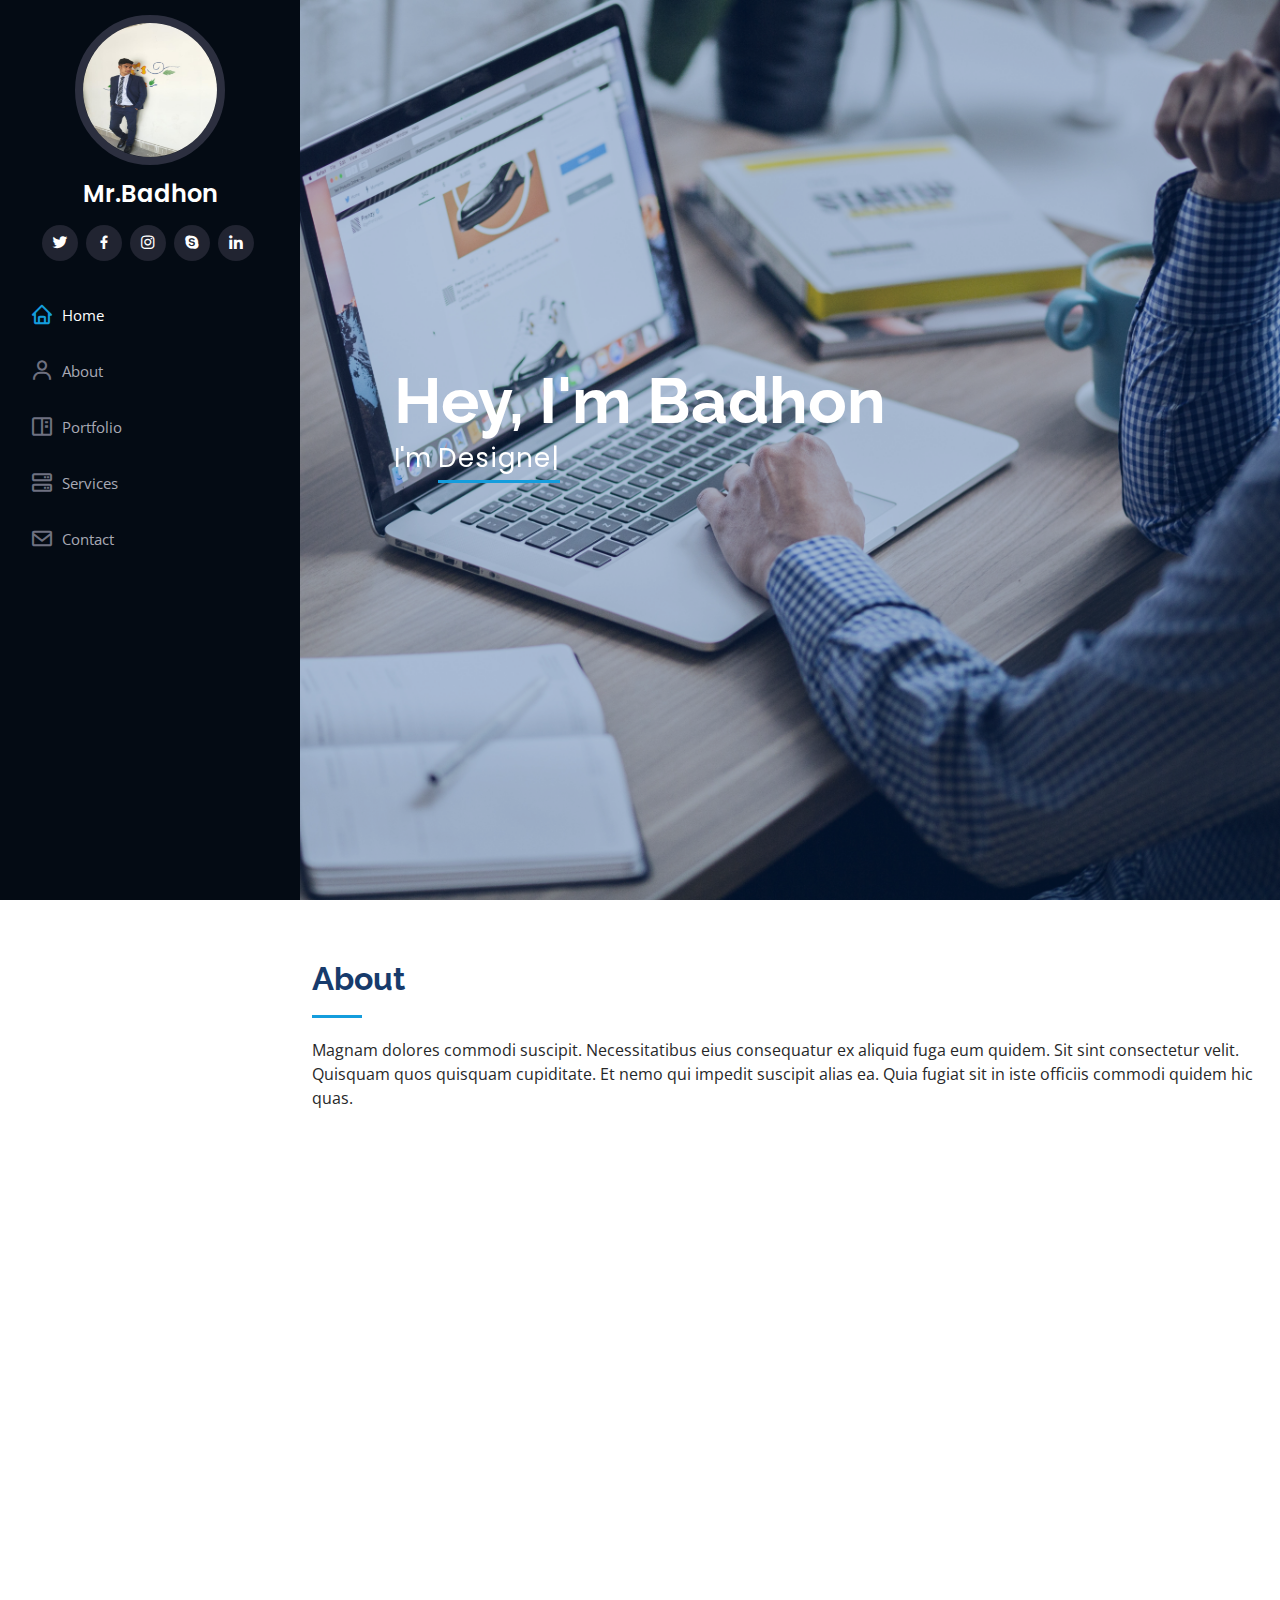
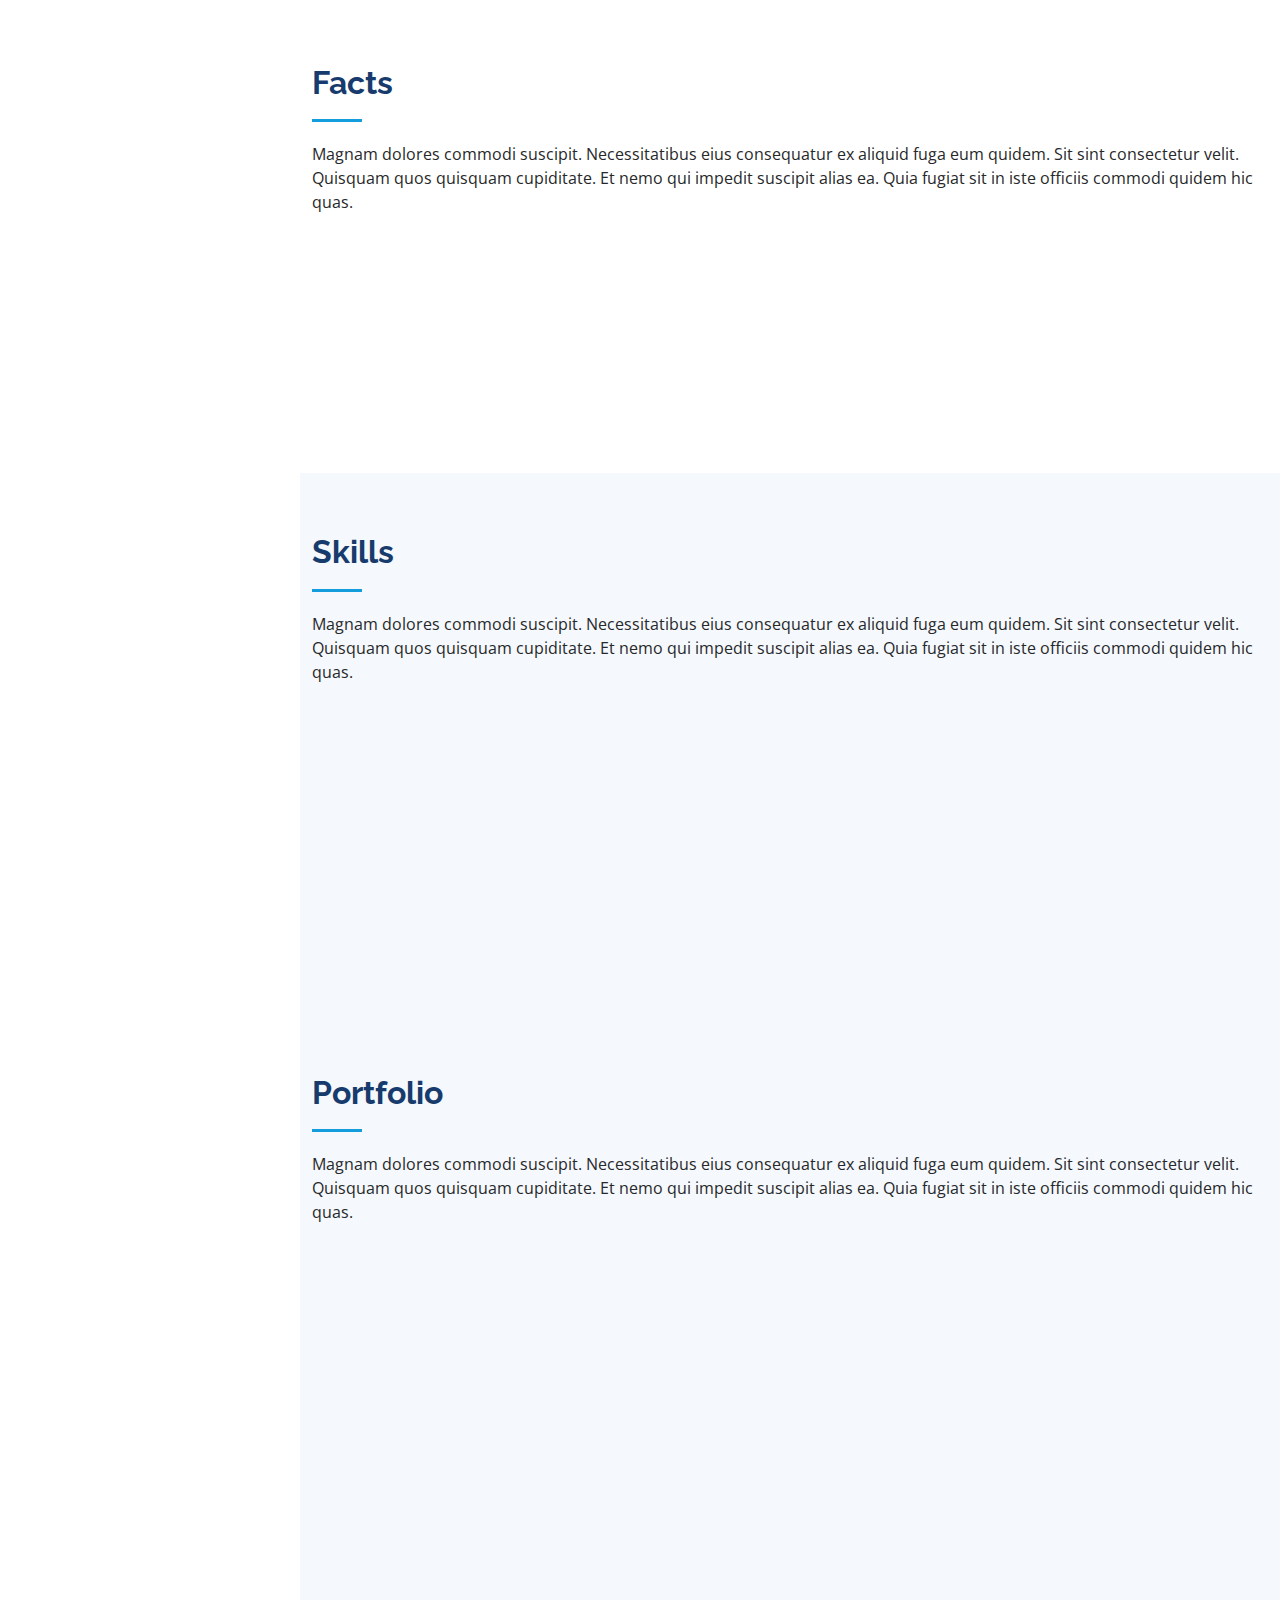
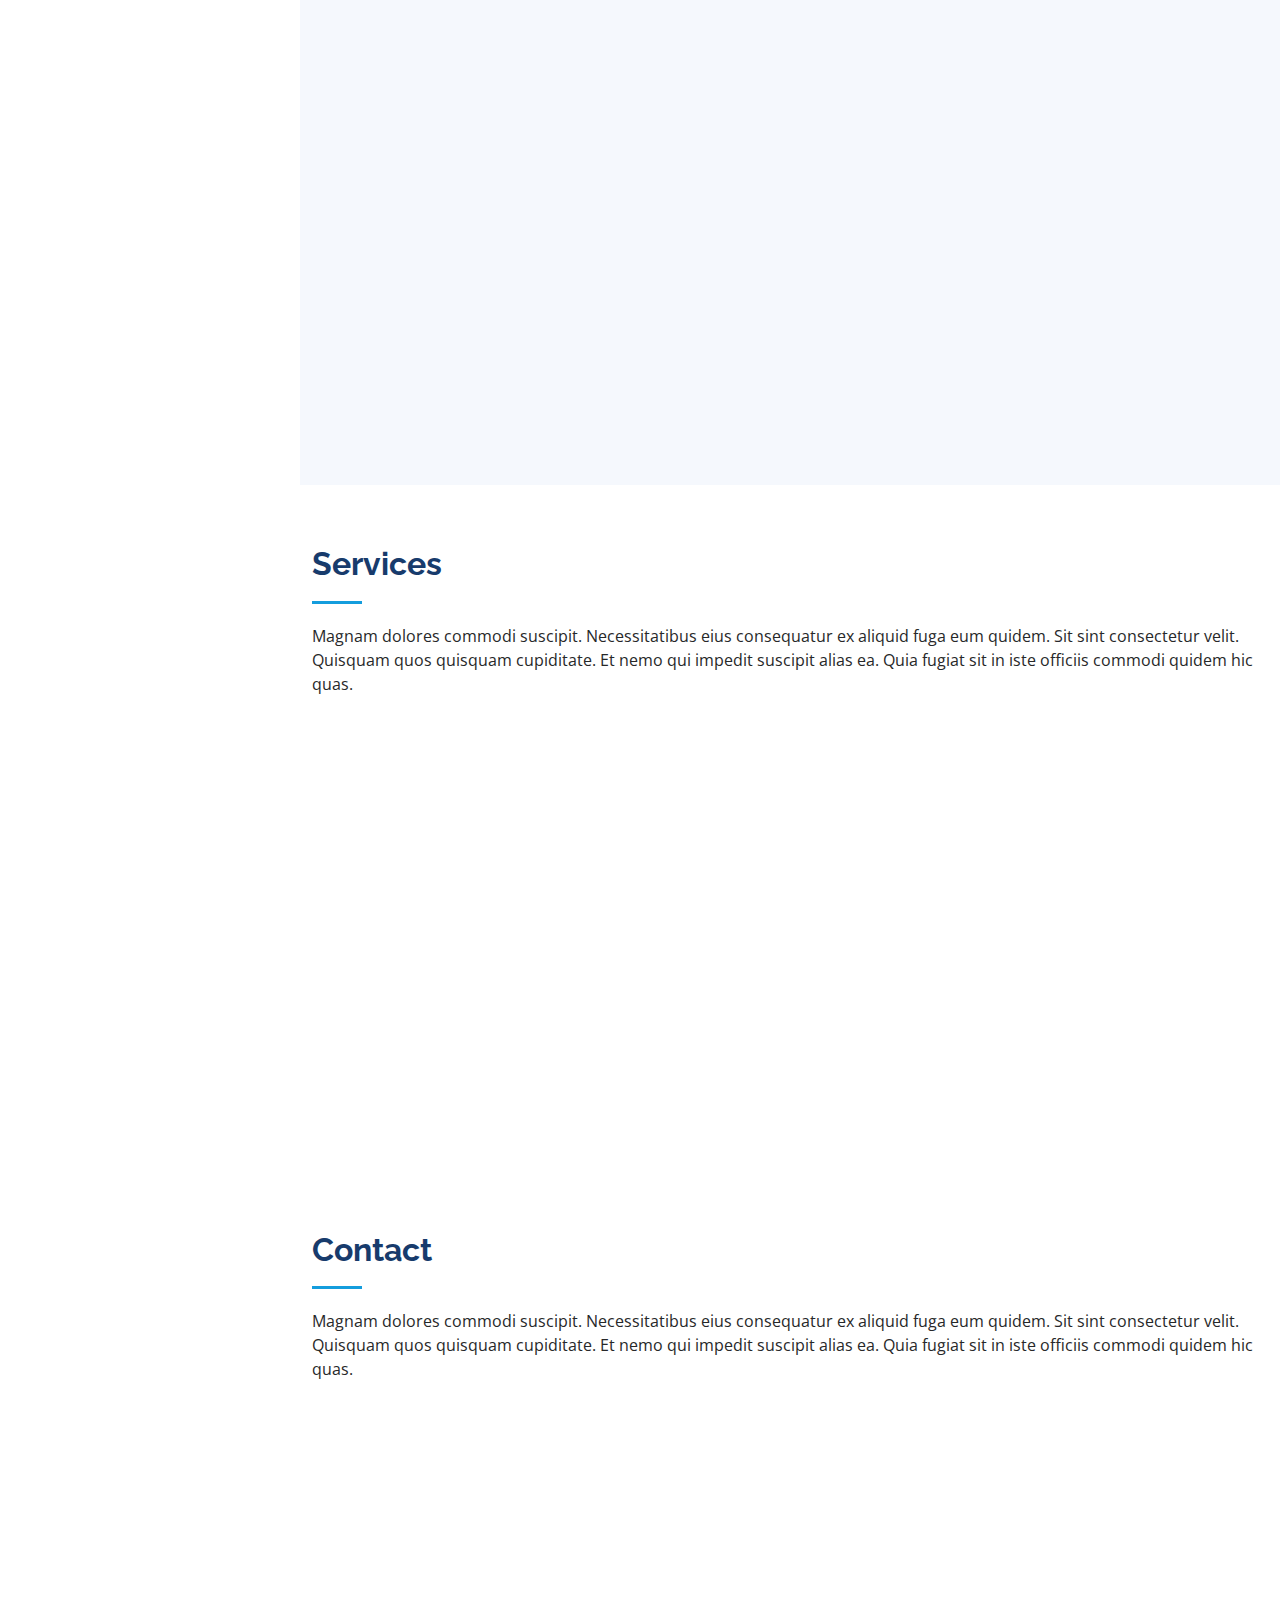
==== commit 879faafc: "Update index.html" ====
--- a/index.html
+++ b/index.html
@@ -367,33 +367,33 @@
         <div class="row">
           <div class="col-lg-4 col-md-6 icon-box" data-aos="fade-up">
             <div class="icon"><i class="bi bi-briefcase"></i></div>
-            <h4 class="title"><a href="">Lorem Ipsum</a></h4>
+            <h4 class="title"><a href="">WEB DESIGN</a></h4>
             <p class="description">Voluptatum deleniti atque corrupti quos dolores et quas molestias excepturi sint occaecati cupiditate non provident</p>
           </div>
           <div class="col-lg-4 col-md-6 icon-box" data-aos="fade-up" data-aos-delay="100">
             <div class="icon"><i class="bi bi-card-checklist"></i></div>
-            <h4 class="title"><a href="">Dolor Sitema</a></h4>
+            <h4 class="title"><a href="">WEB DEVELOPMENT</a></h4>
             <p class="description">Minim veniam, quis nostrud exercitation ullamco laboris nisi ut aliquip ex ea commodo consequat tarad limino ata</p>
           </div>
           <div class="col-lg-4 col-md-6 icon-box" data-aos="fade-up" data-aos-delay="200">
             <div class="icon"><i class="bi bi-bar-chart"></i></div>
-            <h4 class="title"><a href="">Sed ut perspiciatis</a></h4>
+            <h4 class="title"><a href="">RESPONSIVE DESIGN</a></h4>
             <p class="description">Duis aute irure dolor in reprehenderit in voluptate velit esse cillum dolore eu fugiat nulla pariatur</p>
           </div>
-          <div class="col-lg-4 col-md-6 icon-box" data-aos="fade-up" data-aos-delay="300">
-            <div class="icon"><i class="bi bi-binoculars"></i></div>
-            <h4 class="title"><a href="">Magni Dolores</a></h4>
-            <p class="description">Excepteur sint occaecat cupidatat non proident, sunt in culpa qui officia deserunt mollit anim id est laborum</p>
-          </div>
-          <div class="col-lg-4 col-md-6 icon-box" data-aos="fade-up" data-aos-delay="400">
-            <div class="icon"><i class="bi bi-brightness-high"></i></div>
-            <h4 class="title"><a href="">Nemo Enim</a></h4>
-            <p class="description">At vero eos et accusamus et iusto odio dignissimos ducimus qui blanditiis praesentium voluptatum deleniti atque</p>
-          </div>
-          <div class="col-lg-4 col-md-6 icon-box" data-aos="fade-up" data-aos-delay="500">
-            <div class="icon"><i class="bi bi-calendar4-week"></i></div>
-            <h4 class="title"><a href="">Eiusmod Tempor</a></h4>
-            <p class="description">Et harum quidem rerum facilis est et expedita distinctio. Nam libero tempore, cum soluta nobis est eligendi</p>
+         <div class="col-lg-4 col-md-6 icon-box" data-aos="fade-up">
+            <div class="icon"><i class="bi bi-briefcase"></i></div>
+            <h4 class="title"><a href="">WEB DESIGN</a></h4>
+            <p class="description">Voluptatum deleniti atque corrupti quos dolores et quas molestias excepturi sint occaecati cupiditate non provident</p>
+          </div>
+          <div class="col-lg-4 col-md-6 icon-box" data-aos="fade-up" data-aos-delay="100">
+            <div class="icon"><i class="bi bi-card-checklist"></i></div>
+            <h4 class="title"><a href="">WEB DEVELOPMENT</a></h4>
+            <p class="description">Minim veniam, quis nostrud exercitation ullamco laboris nisi ut aliquip ex ea commodo consequat tarad limino ata</p>
+          </div>
+          <div class="col-lg-4 col-md-6 icon-box" data-aos="fade-up" data-aos-delay="200">
+            <div class="icon"><i class="bi bi-bar-chart"></i></div>
+            <h4 class="title"><a href="">RESPONSIVE DESIGN</a></h4>
+            <p class="description">Duis aute irure dolor in reprehenderit in voluptate velit esse cillum dolore eu fugiat nulla pariatur</p>
           </div>
         </div>
 
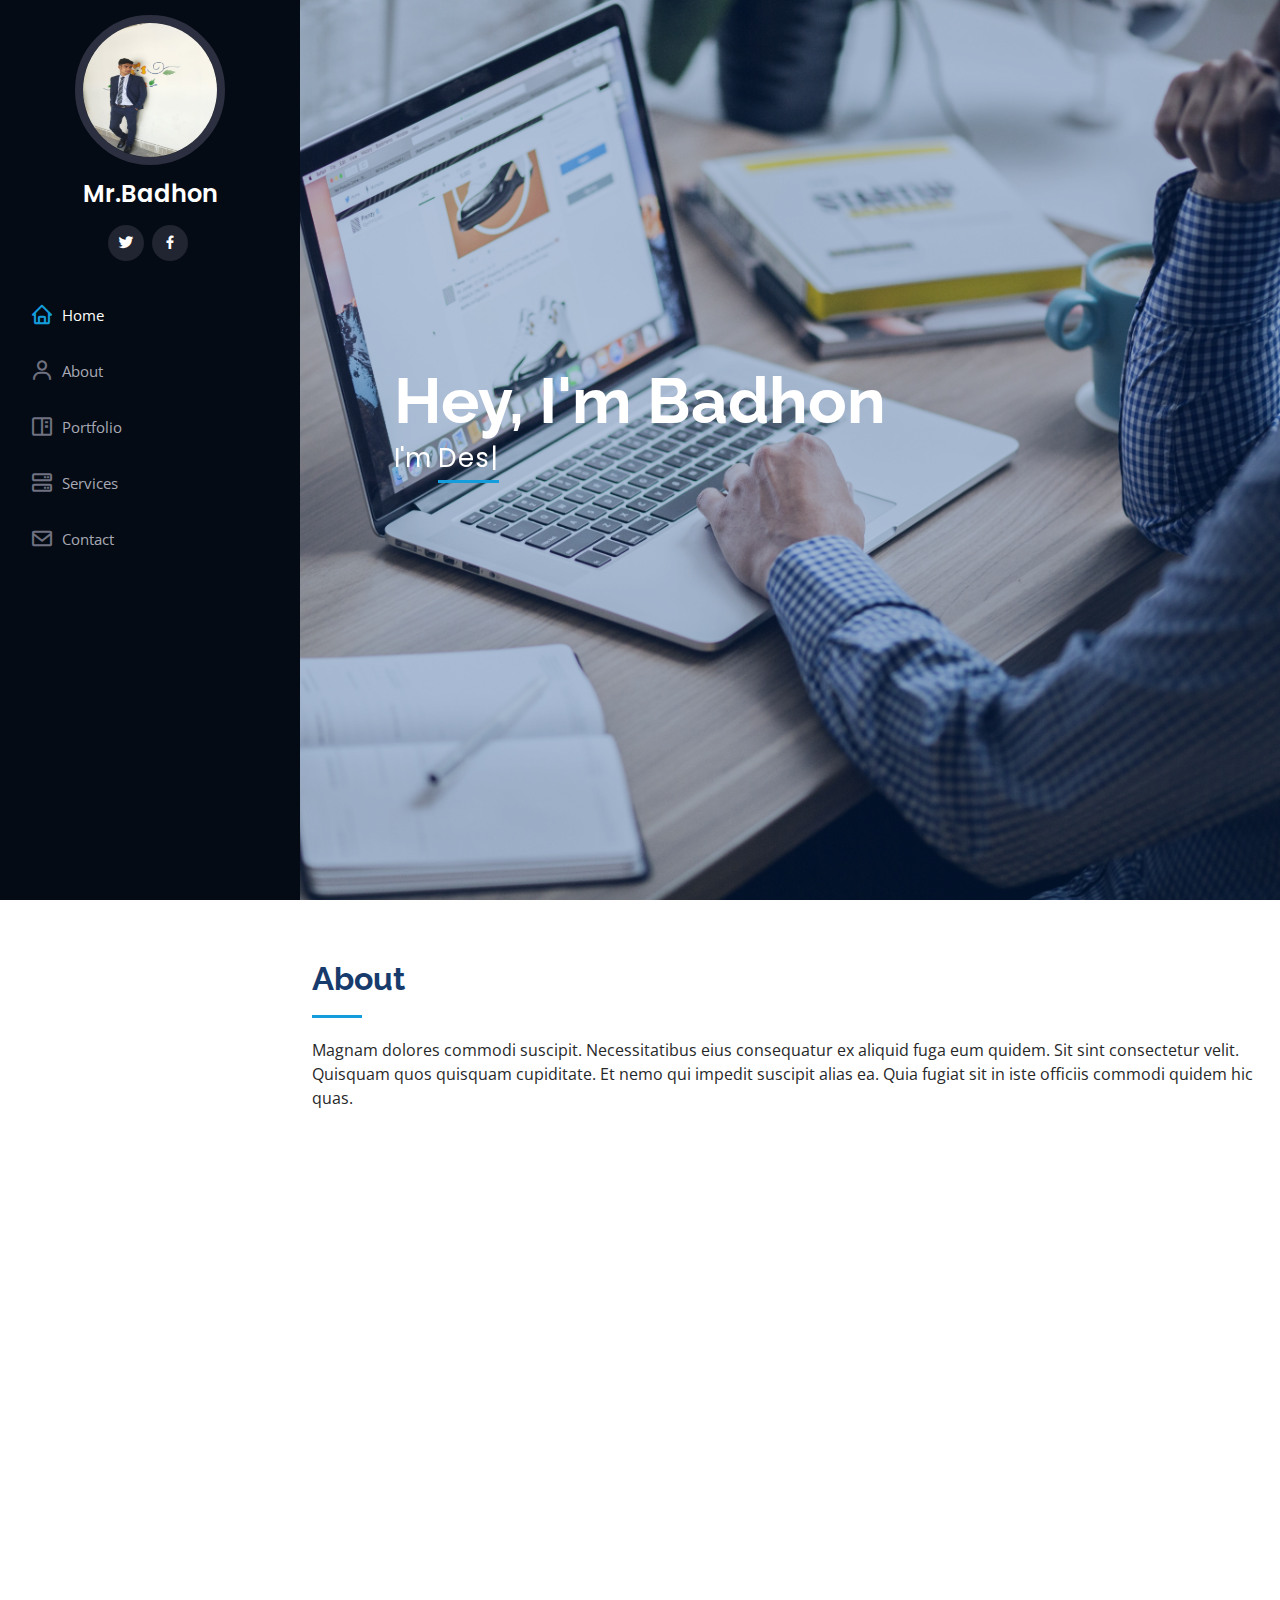
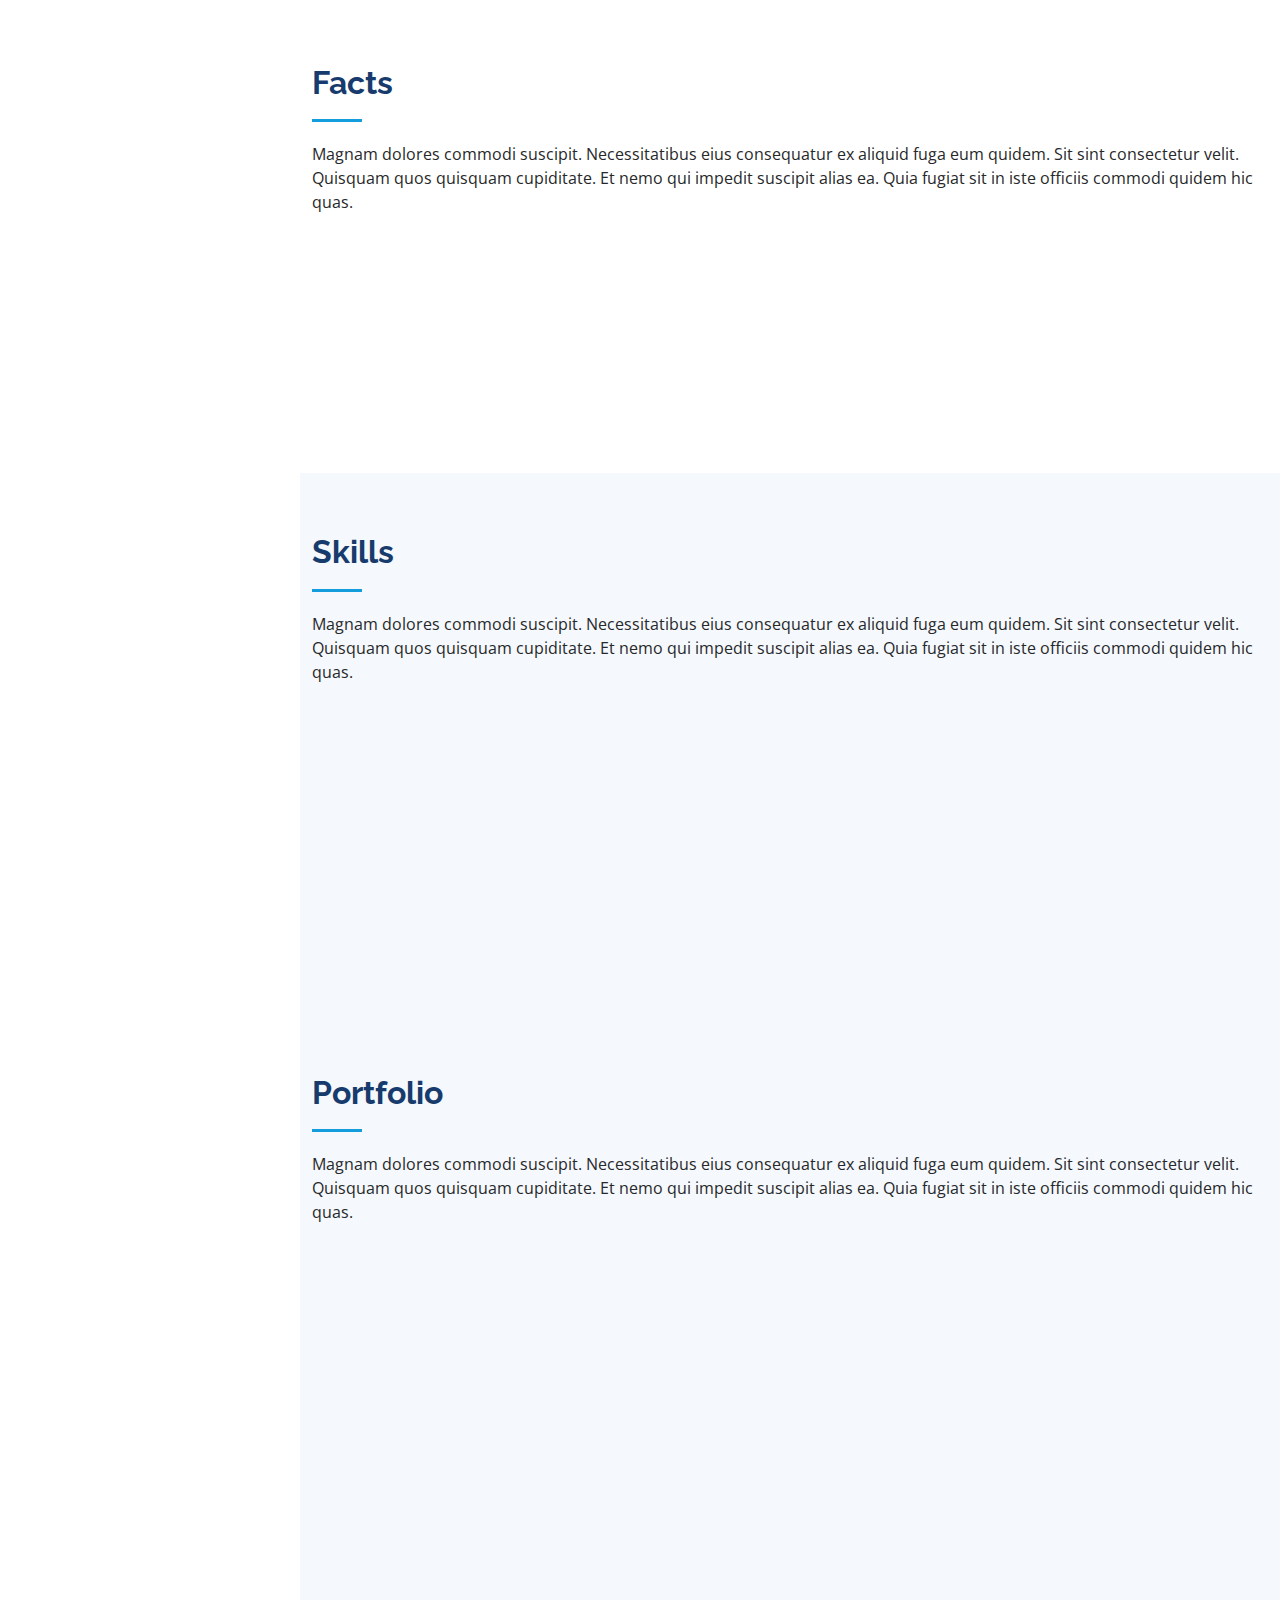
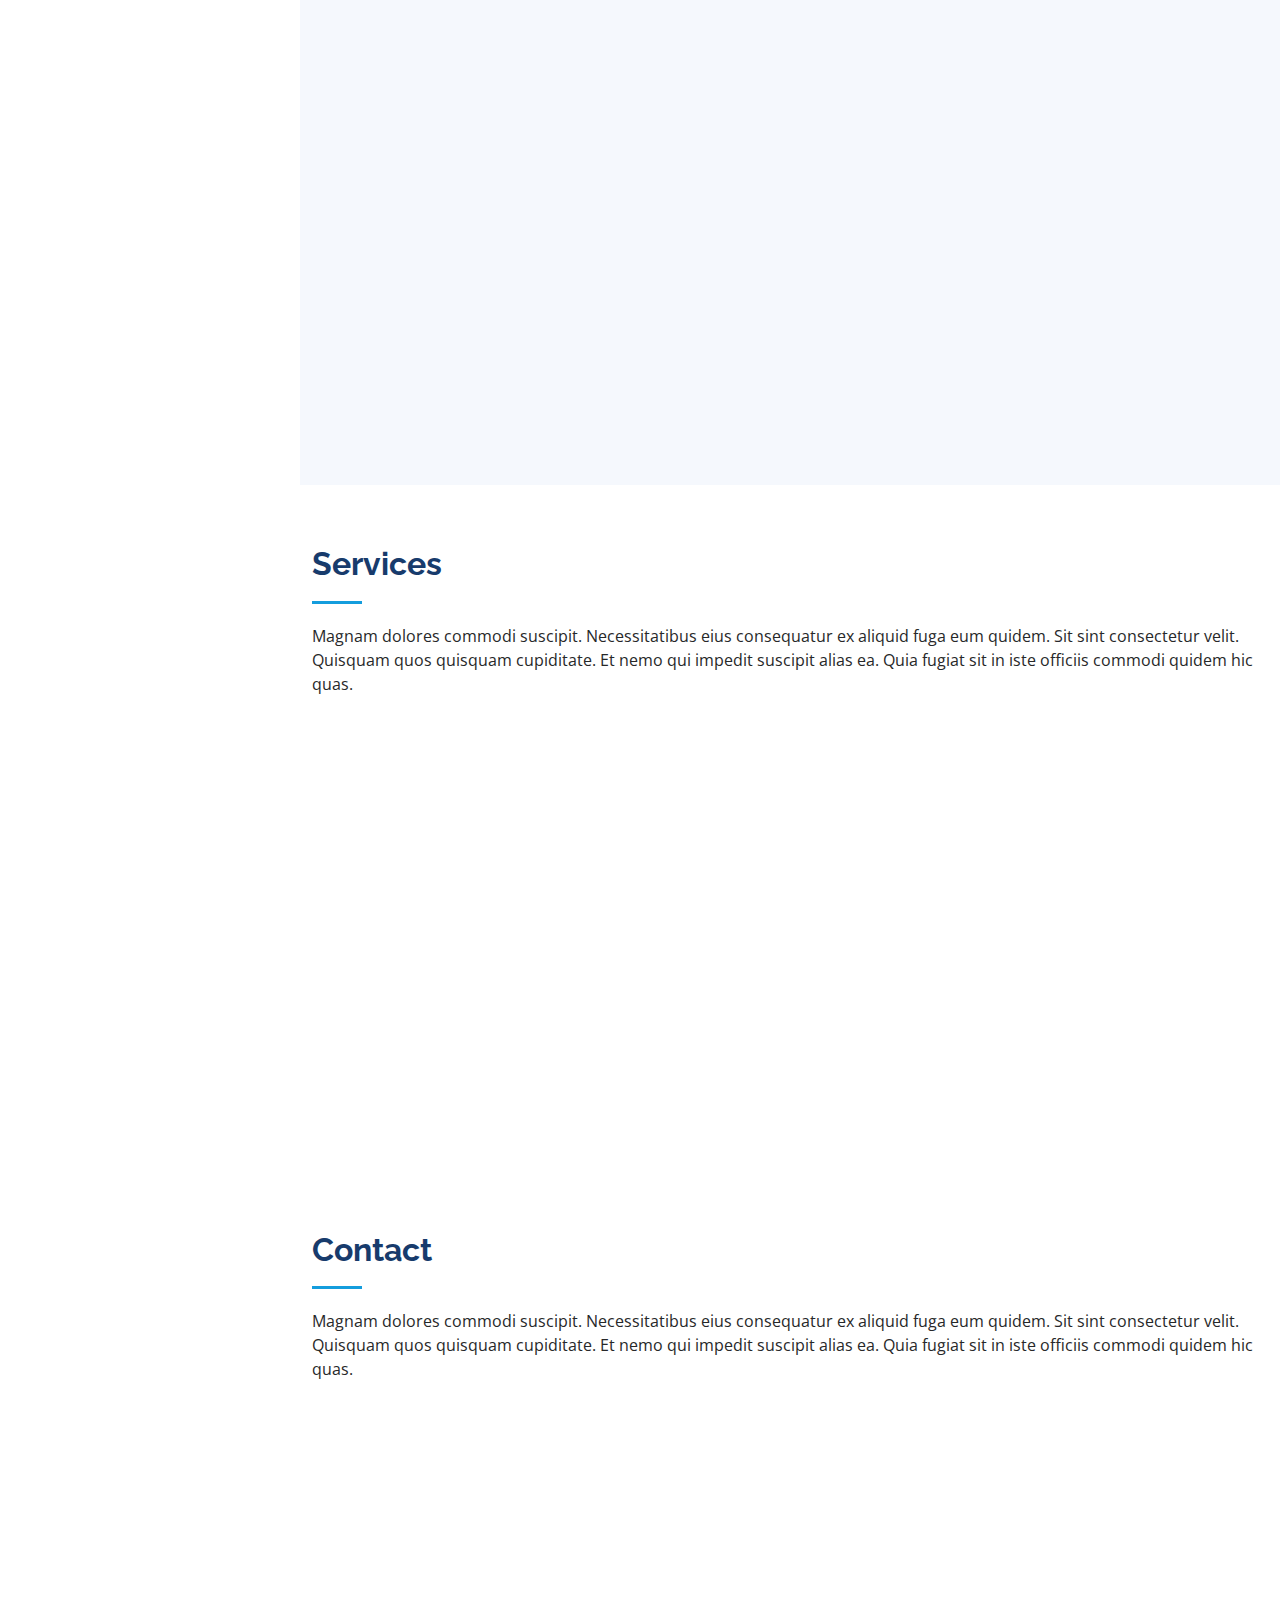
==== commit 55a025c4: "Update index.html" ====
--- a/index.html
+++ b/index.html
@@ -40,9 +40,6 @@
         <div class="social-links mt-3 text-center">
           <a href="#" class="twitter"><i class="bx bxl-twitter"></i></a>
           <a href="#" class="facebook"><i class="bx bxl-facebook"></i></a>
-          <a href="#" class="instagram"><i class="bx bxl-instagram"></i></a>
-          <a href="#" class="google-plus"><i class="bx bxl-skype"></i></a>
-          <a href="#" class="linkedin"><i class="bx bxl-linkedin"></i></a>
         </div>
       </div>
 
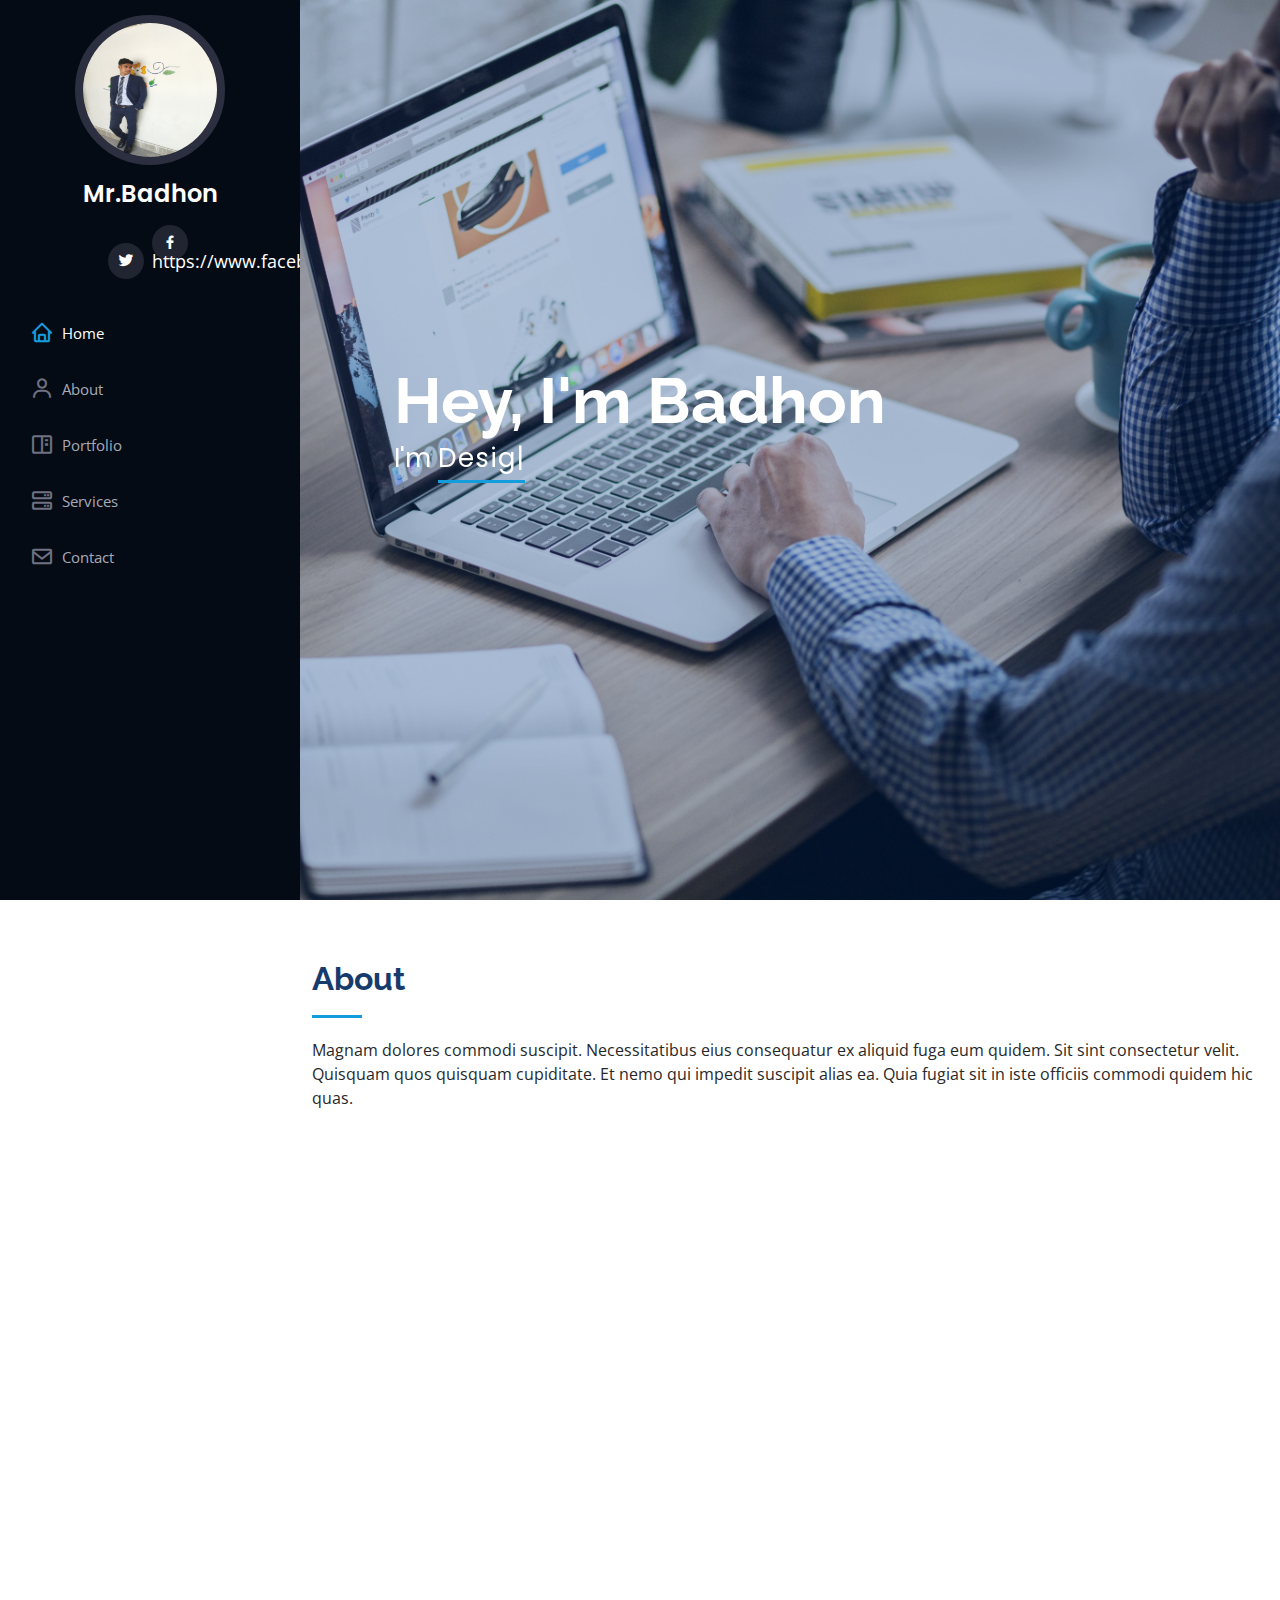
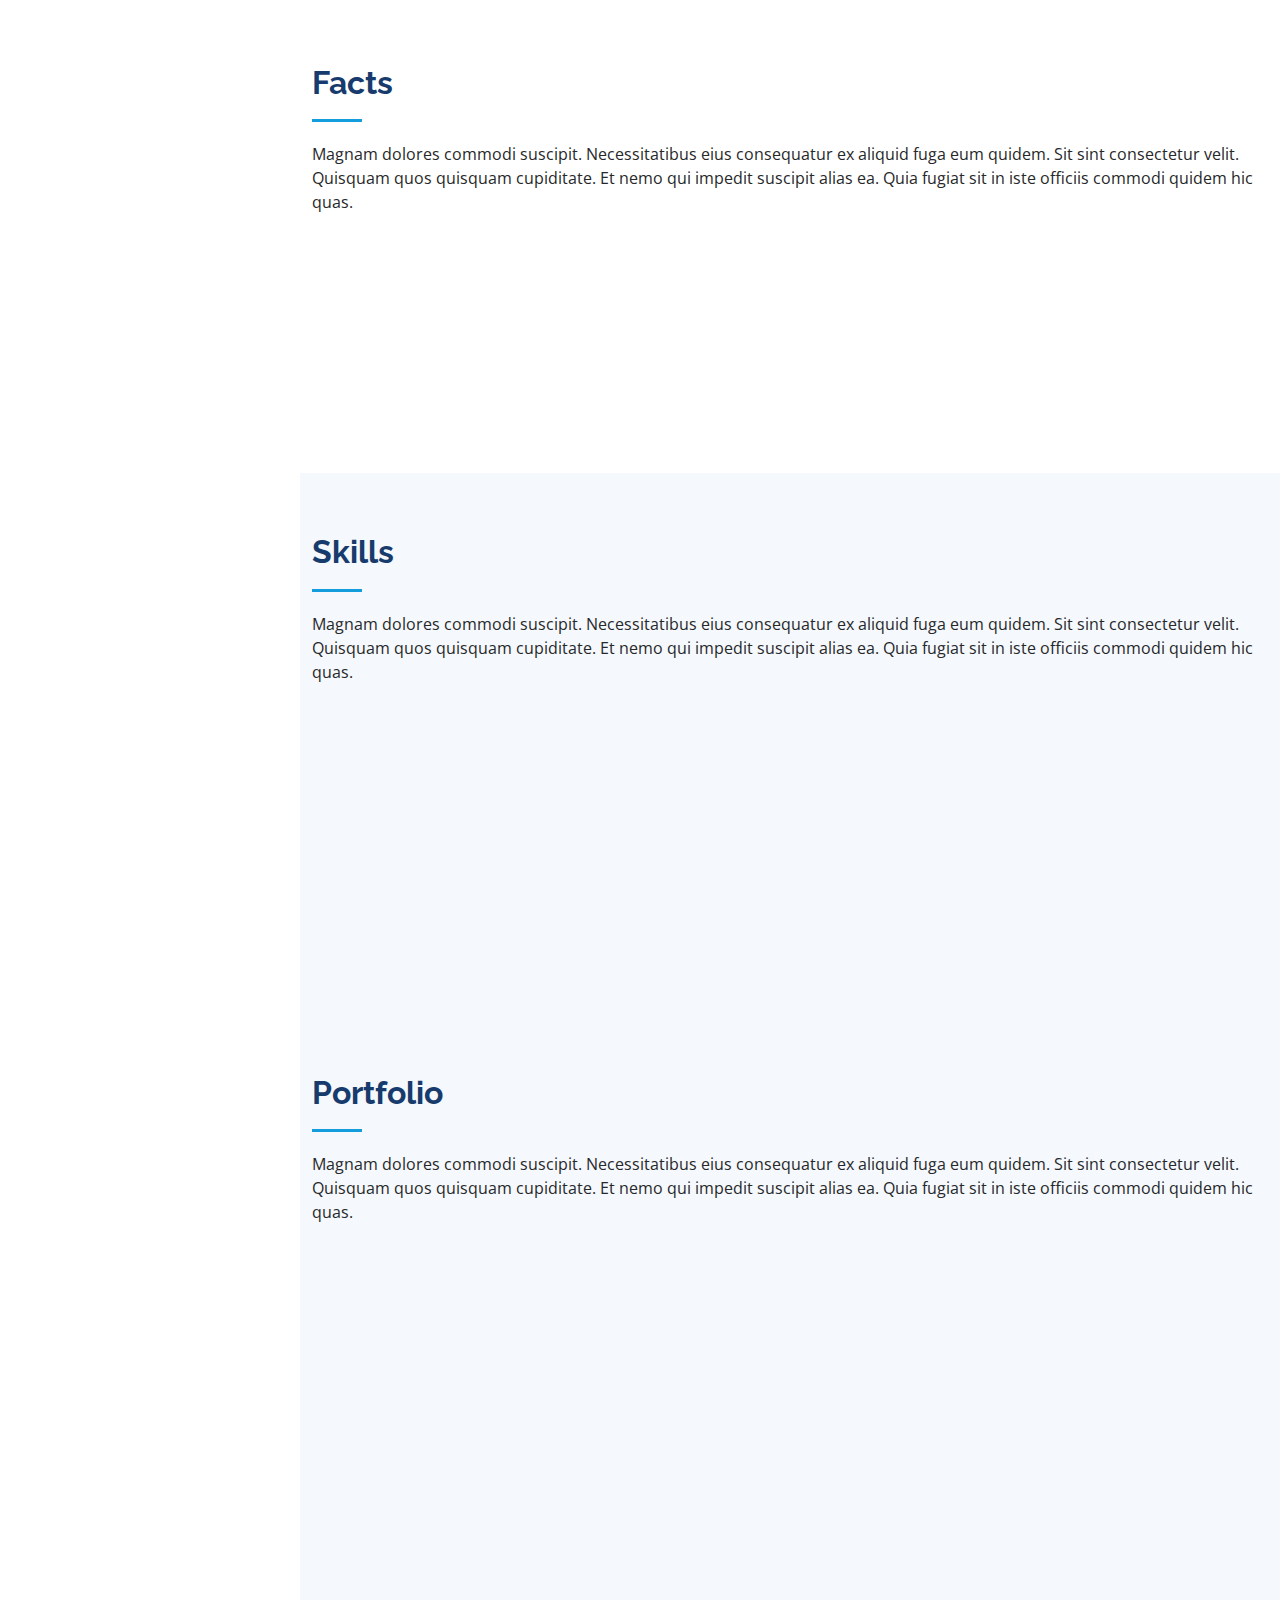
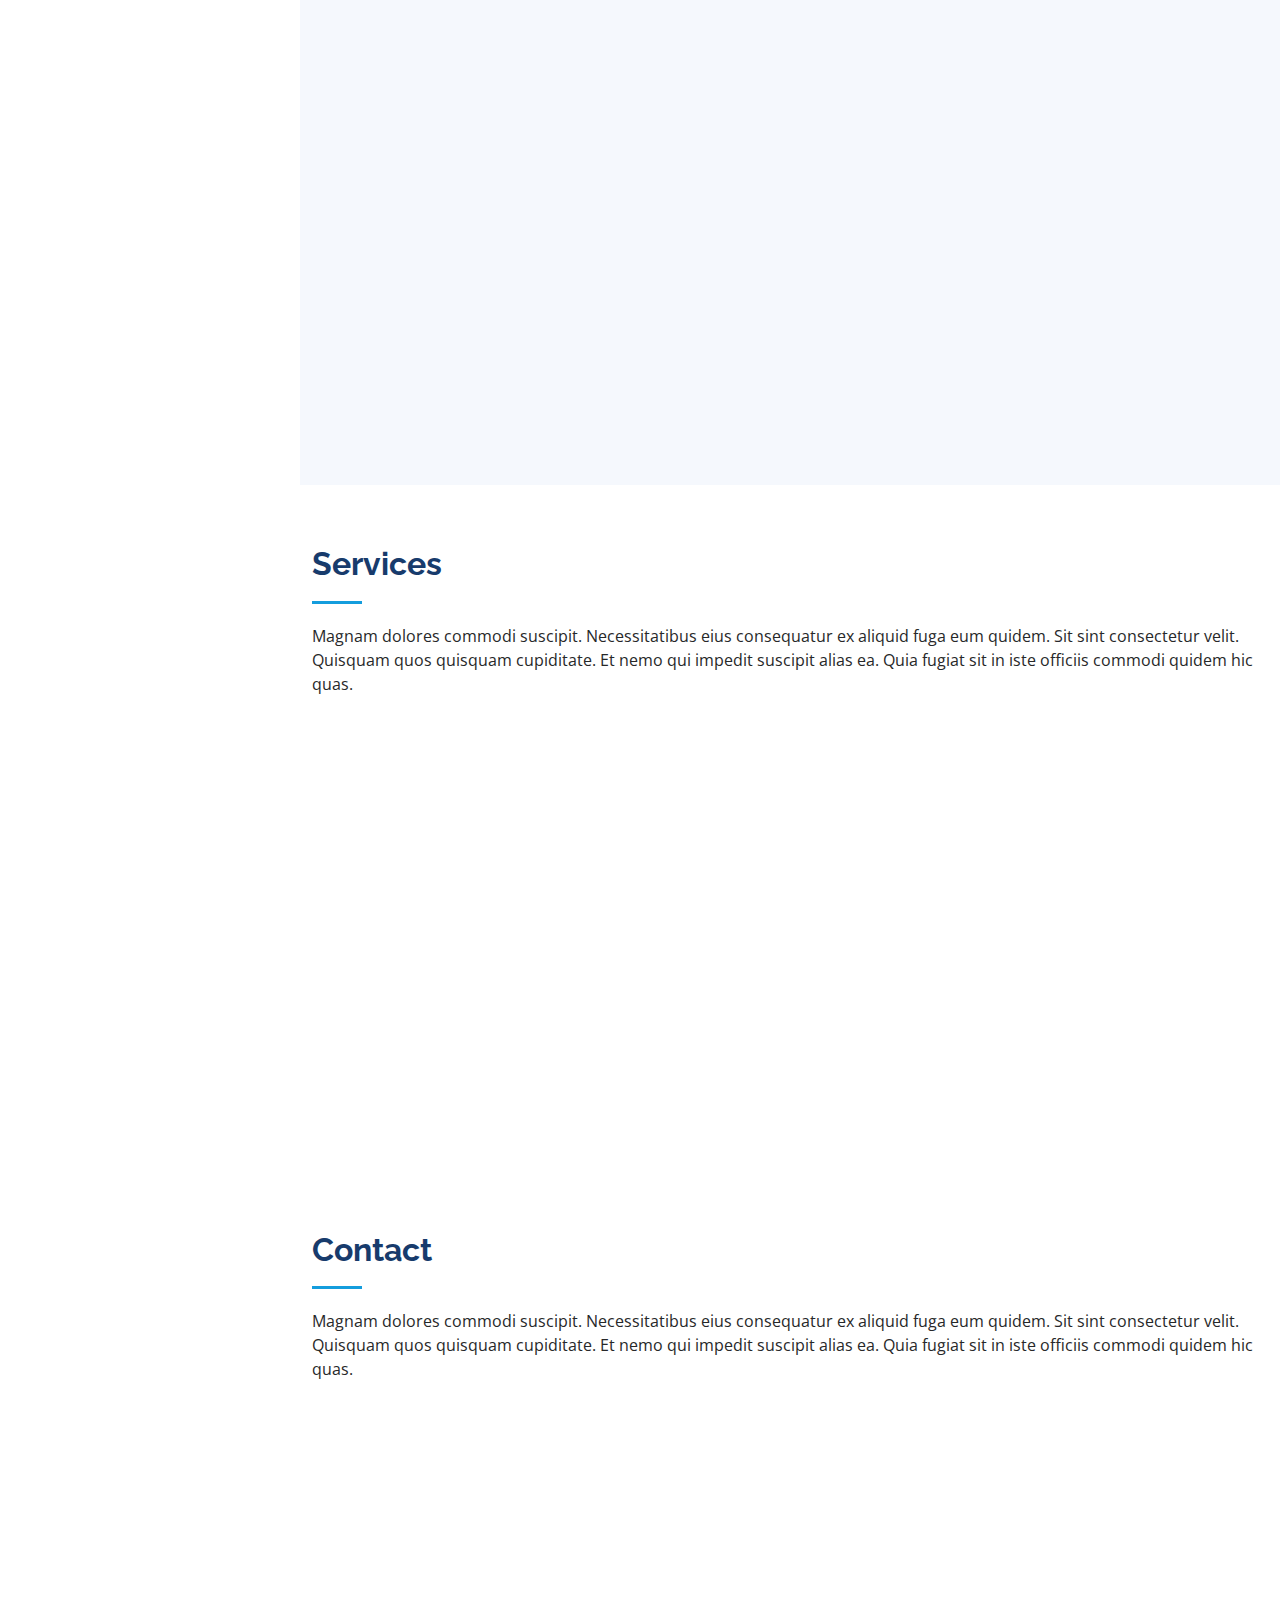
==== commit 8245038b: "Update index.html" ====
--- a/index.html
+++ b/index.html
@@ -39,7 +39,7 @@
         <h1 class="text-light"><a href="index.html">Mr.Badhon</a></h1>
         <div class="social-links mt-3 text-center">
           <a href="#" class="twitter"><i class="bx bxl-twitter"></i></a>
-          <a href="#" class="facebook"><i class="bx bxl-facebook"></i></a>
+          <a href="#" class="facebook"><i class="bx bxl-facebook"></i>https://www.facebook.com/mdbayozidbostami.badhon</a>
         </div>
       </div>
 
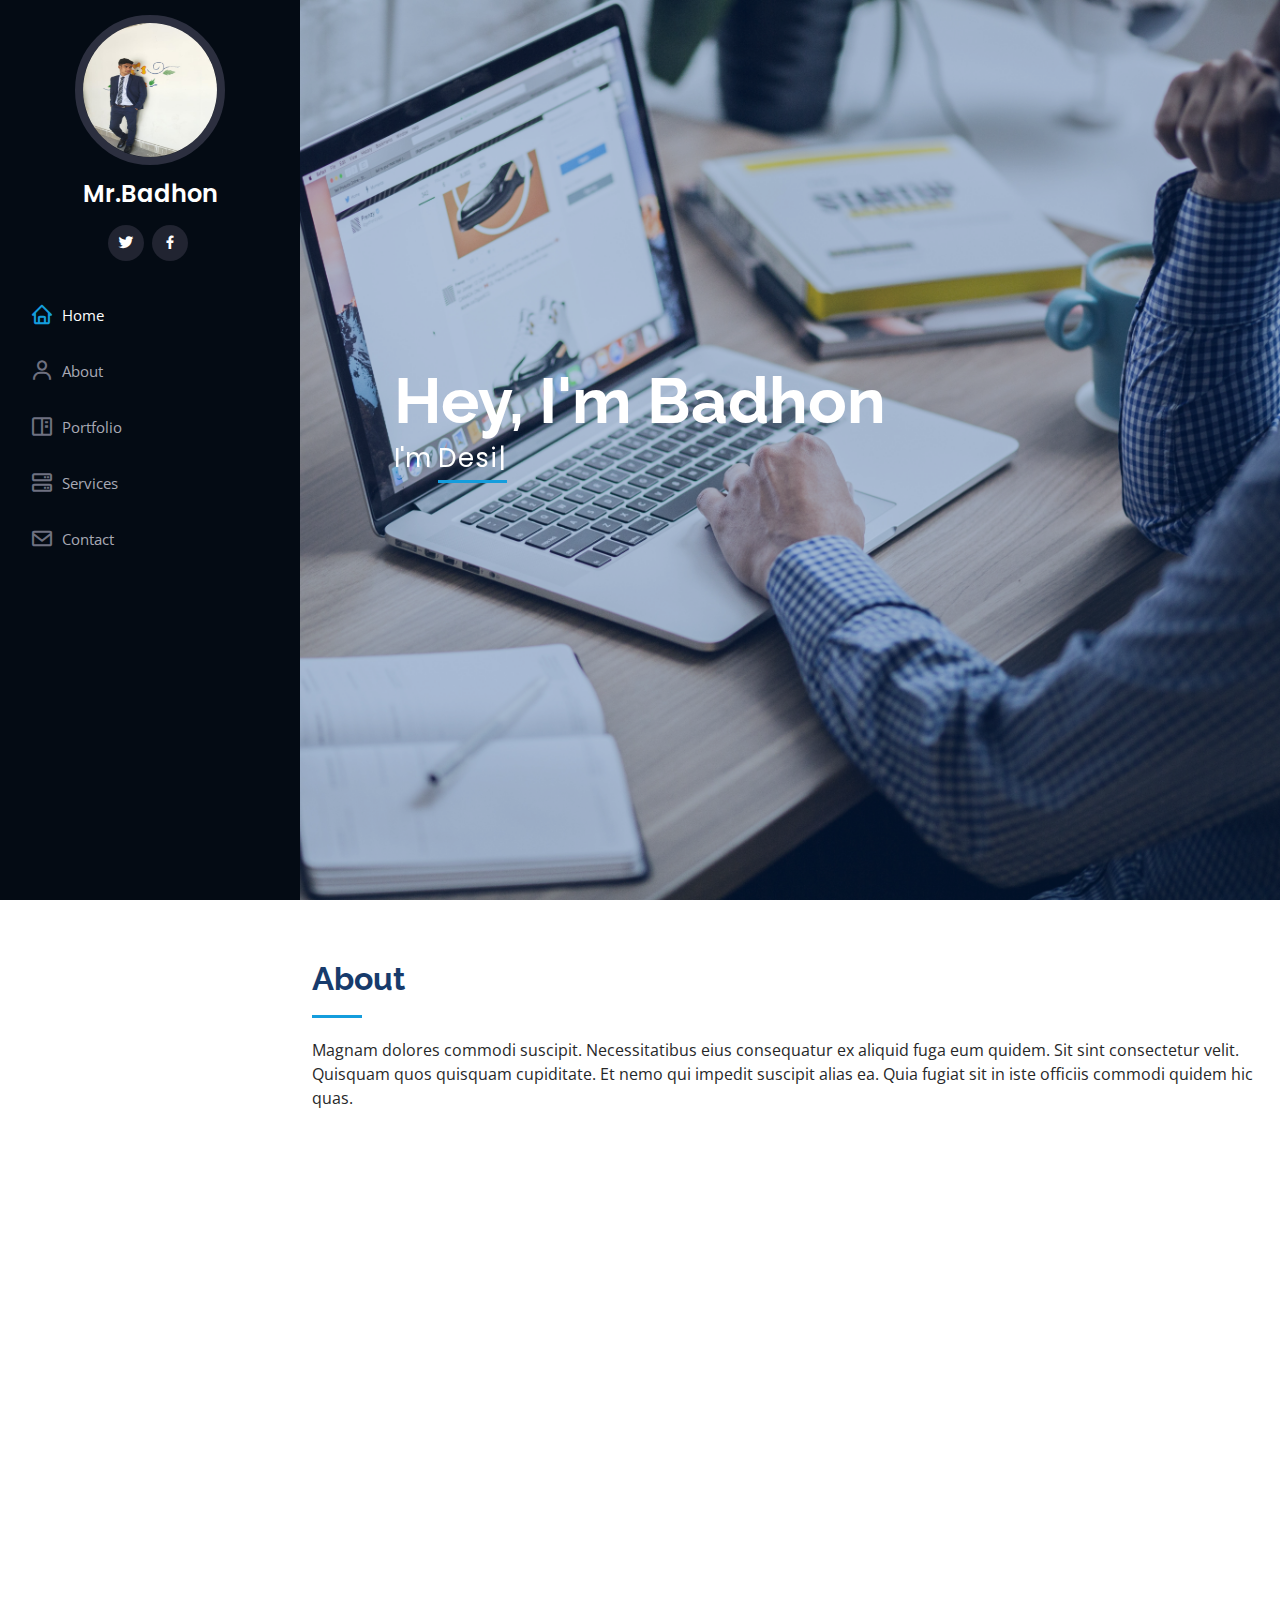
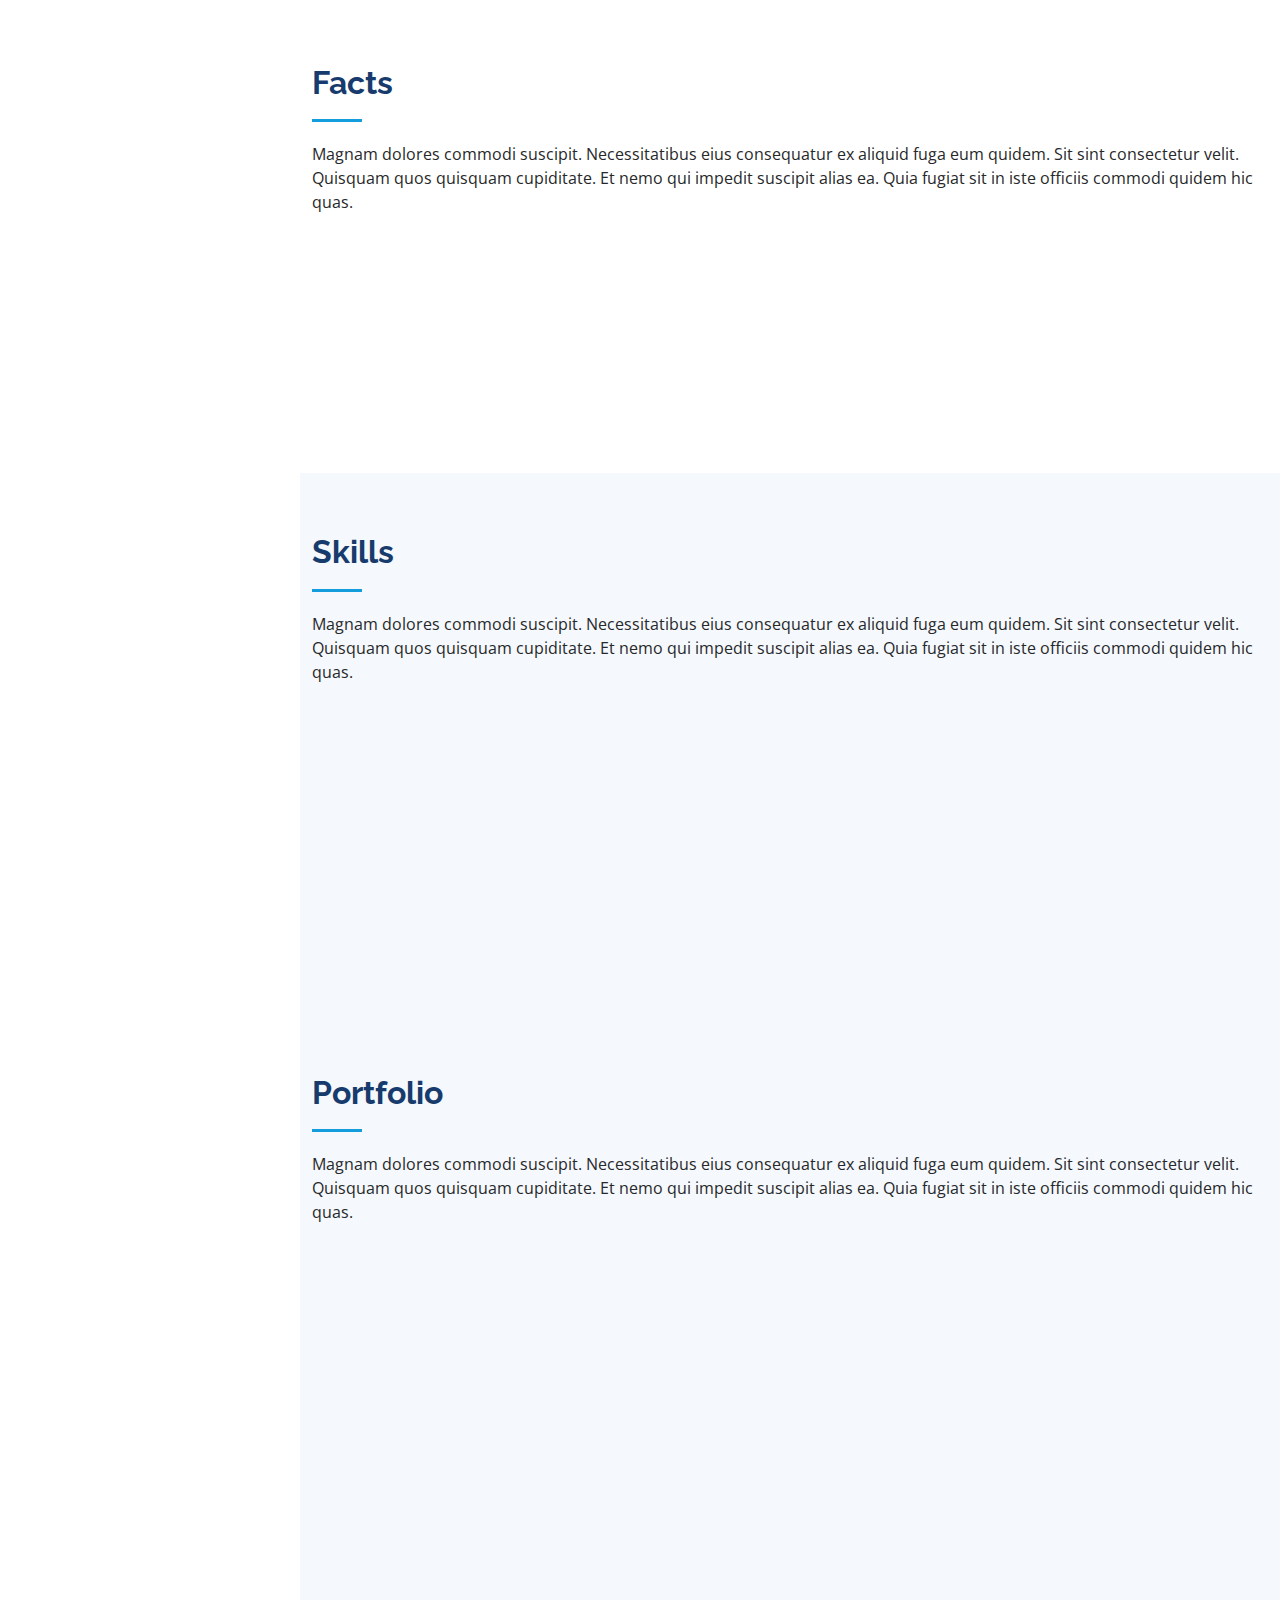
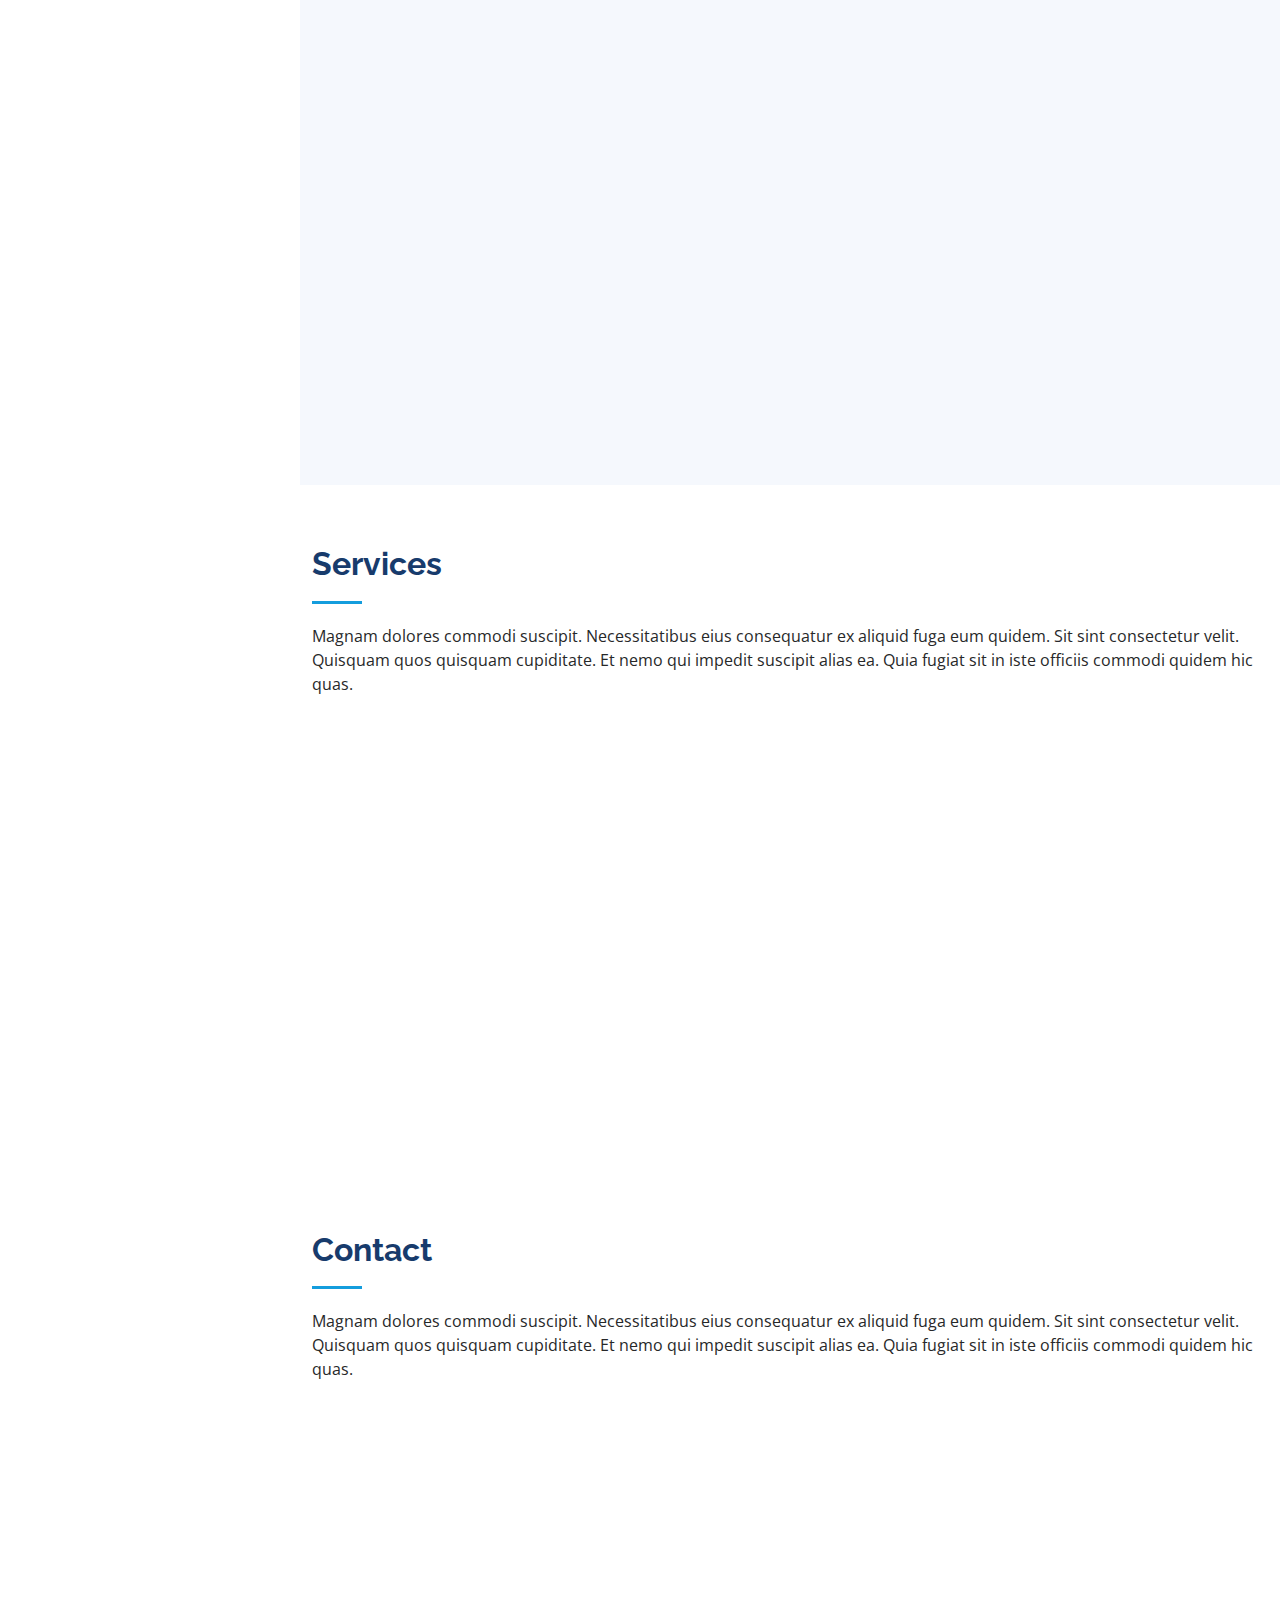
==== commit 967ecea5: "Update index.html" ====
--- a/index.html
+++ b/index.html
@@ -39,7 +39,7 @@
         <h1 class="text-light"><a href="index.html">Mr.Badhon</a></h1>
         <div class="social-links mt-3 text-center">
           <a href="#" class="twitter"><i class="bx bxl-twitter"></i></a>
-          <a href="#" class="facebook"><i class="bx bxl-facebook"></i>https://www.facebook.com/mdbayozidbostami.badhon</a>
+          <a href="https://www.facebook.com/mdbayozidbostami.badhon" class="facebook"><i class="bx bxl-facebook"></i></a>
         </div>
       </div>
 
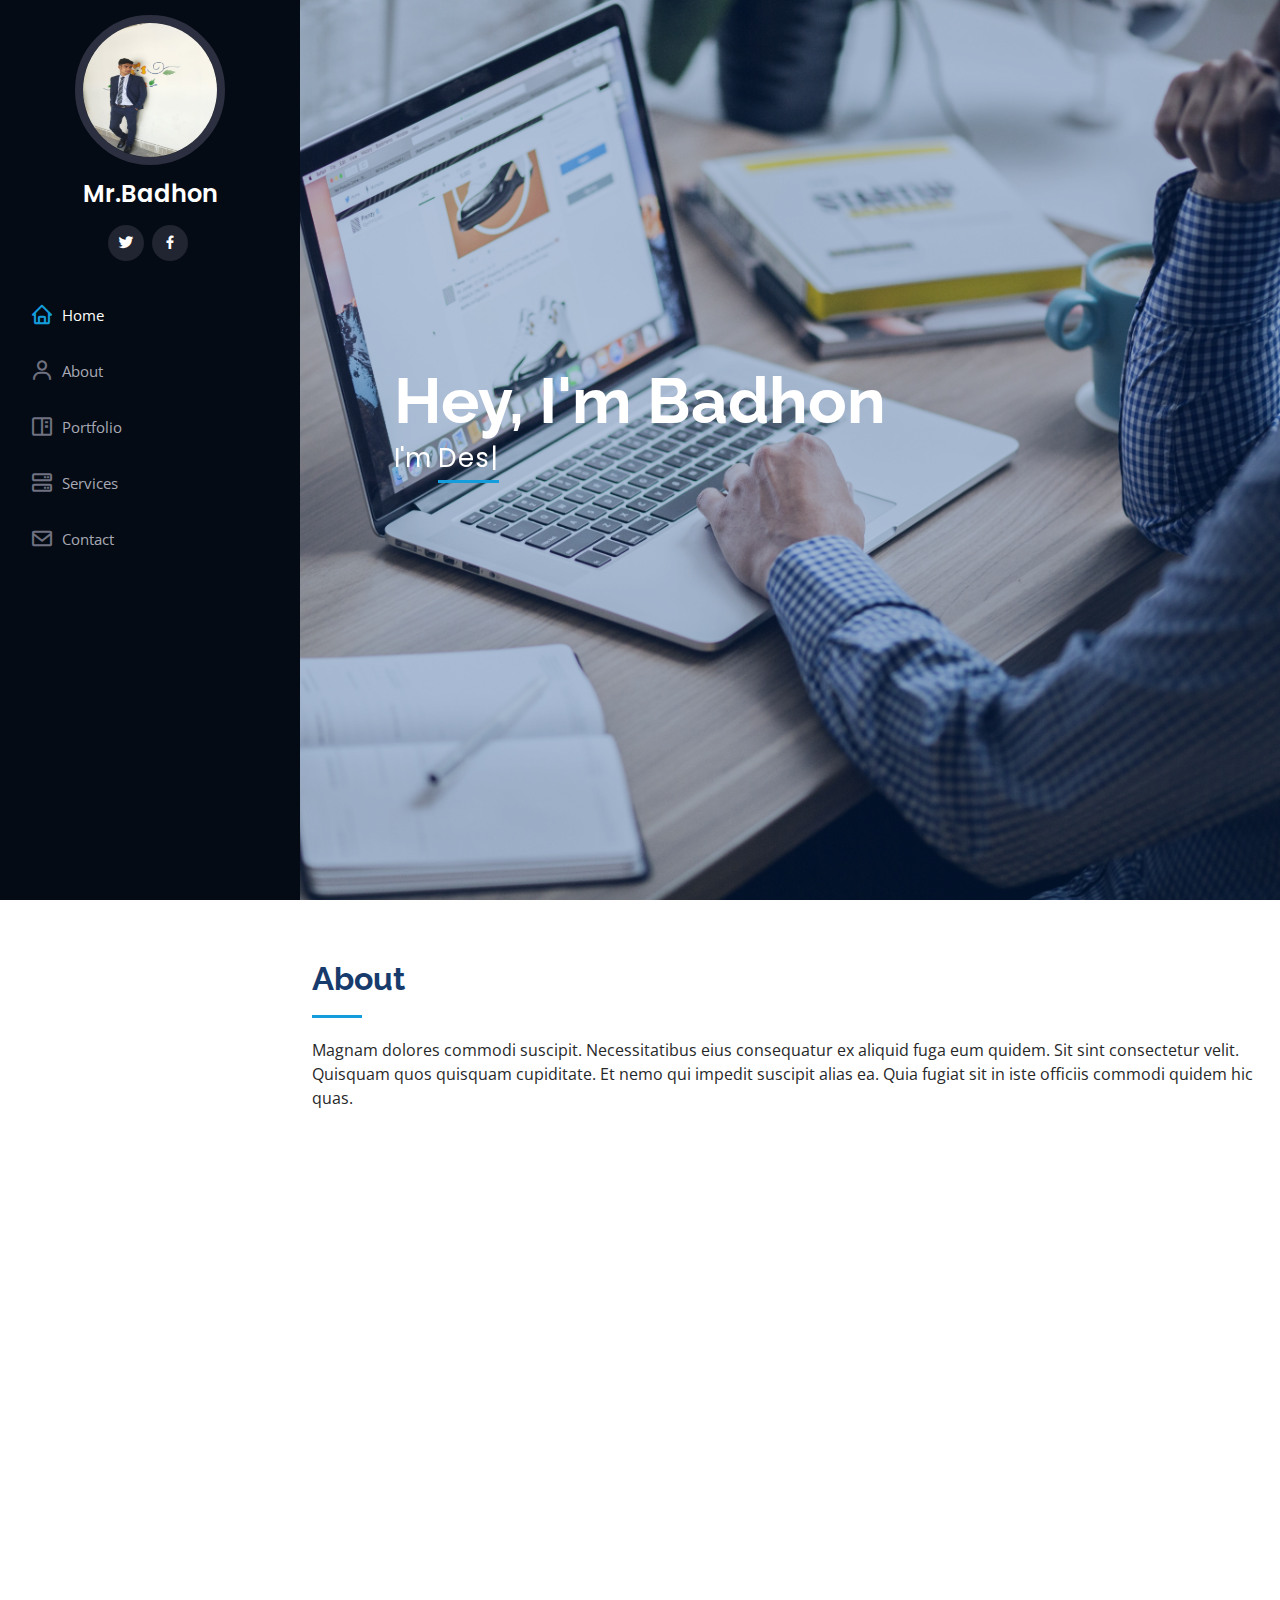
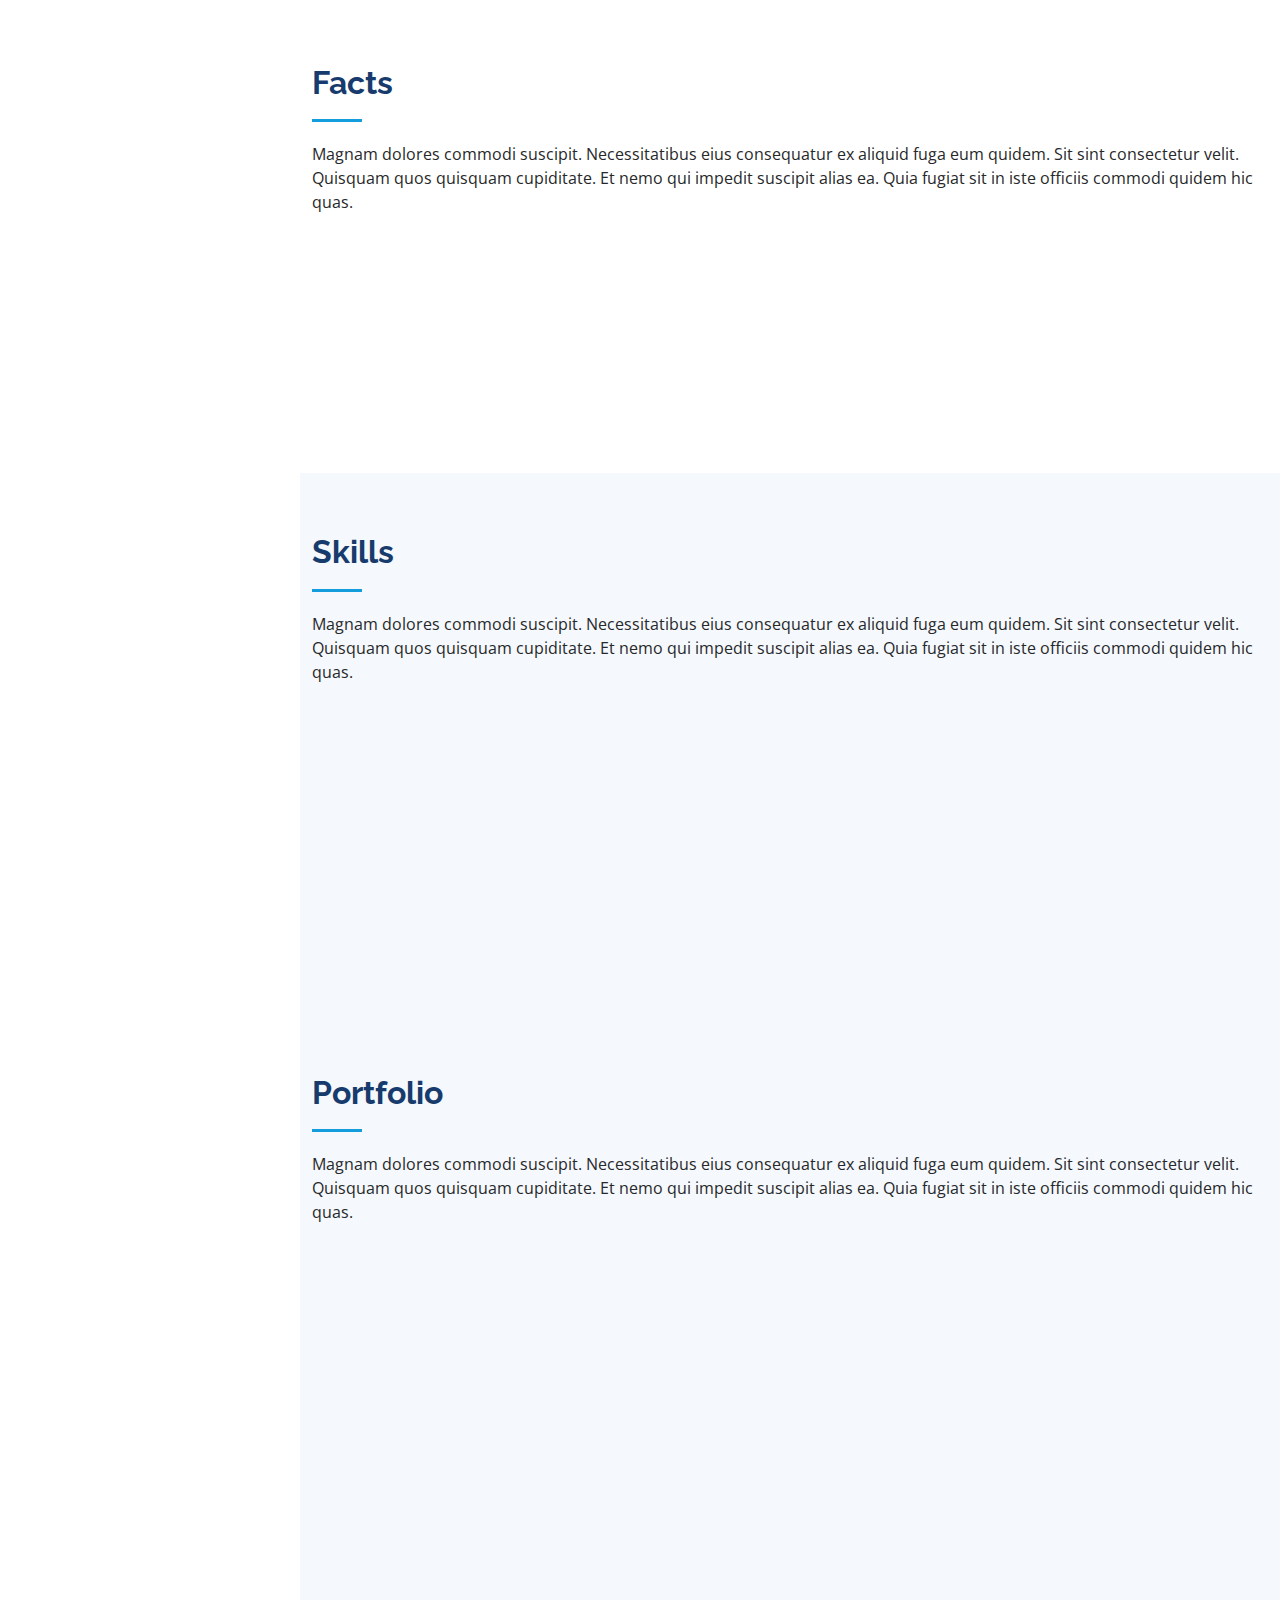
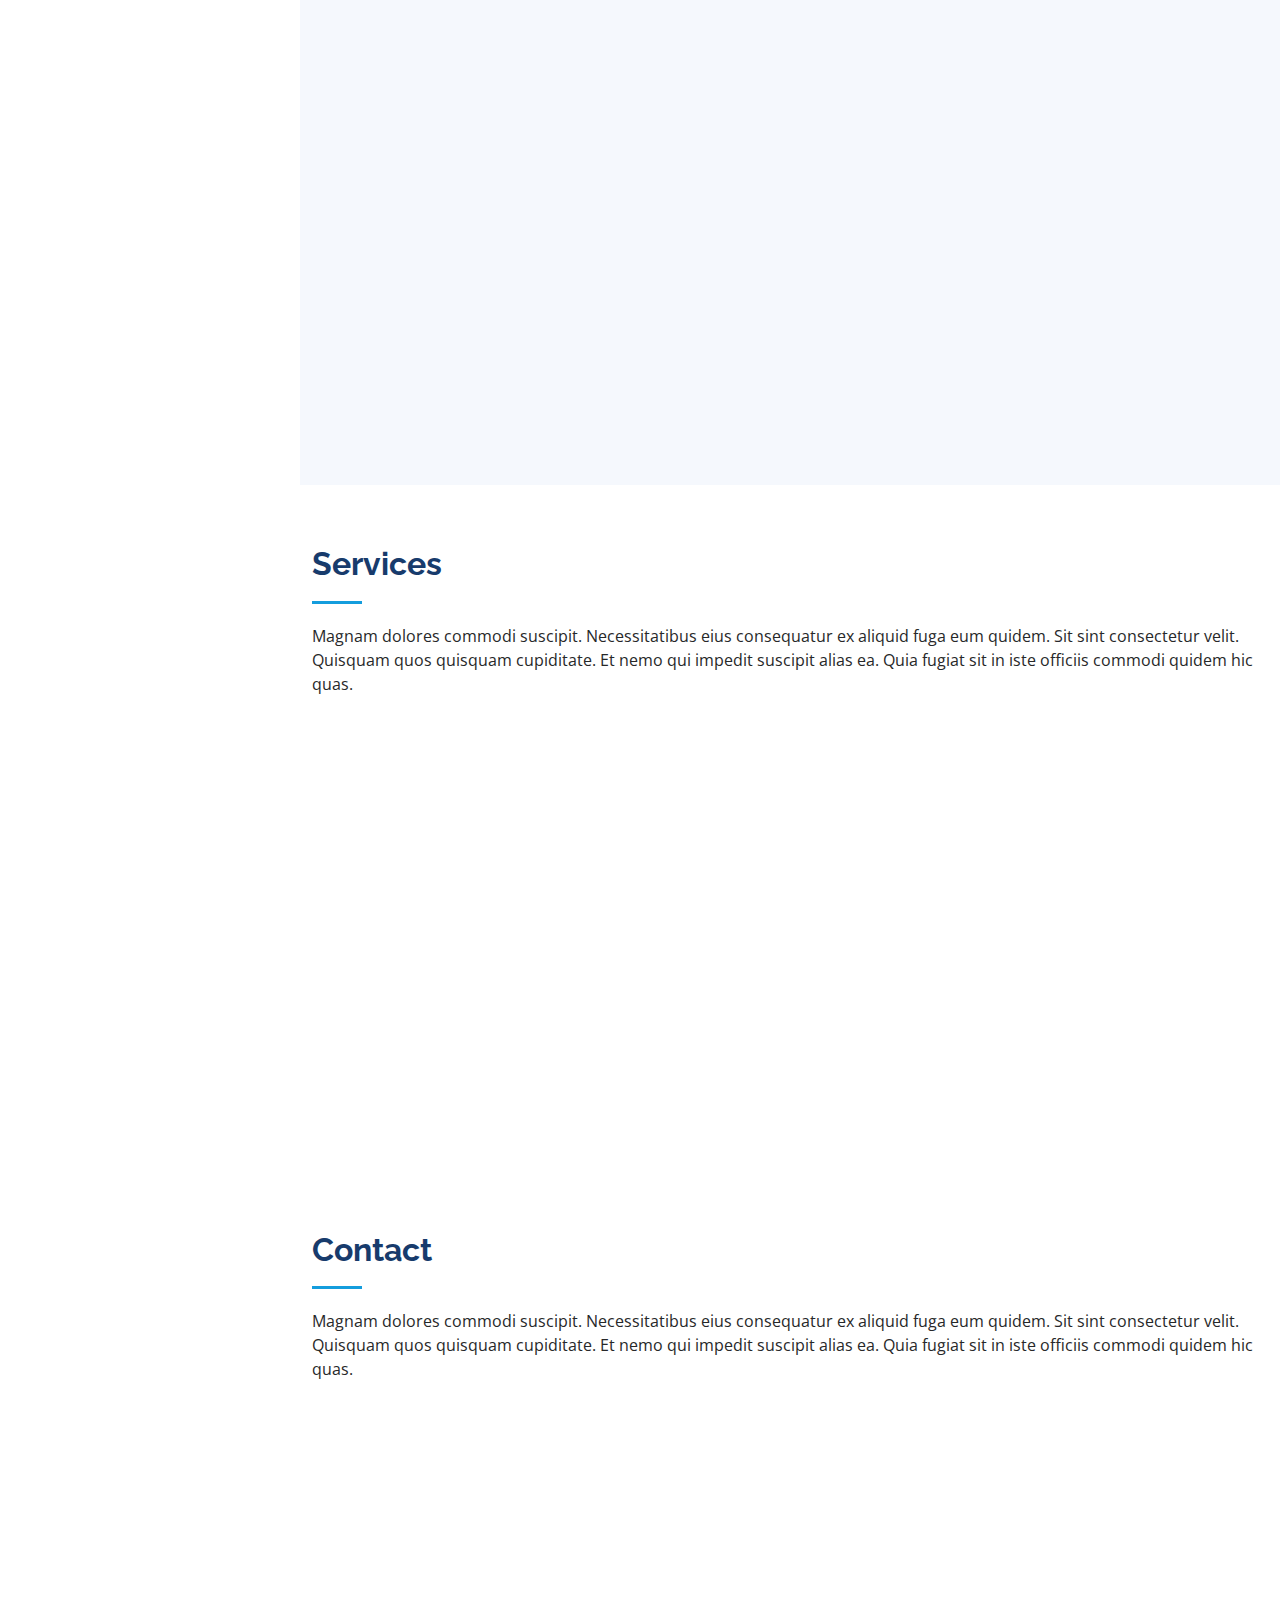
==== commit 5b8ce5a4: "Update index.html" ====
--- a/index.html
+++ b/index.html
@@ -39,7 +39,7 @@
         <h1 class="text-light"><a href="index.html">Mr.Badhon</a></h1>
         <div class="social-links mt-3 text-center">
           <a href="#" class="twitter"><i class="bx bxl-twitter"></i></a>
-          <a href="https://www.facebook.com/mdbayozidbostami.badhon" class="facebook"><i class="bx bxl-facebook"></i></a>
+          <a href="https://www.facebook.com/mdbayozidbostami.badhon" target="_blank" class="facebook"><i class="bx bxl-facebook"></i></a>
         </div>
       </div>
 
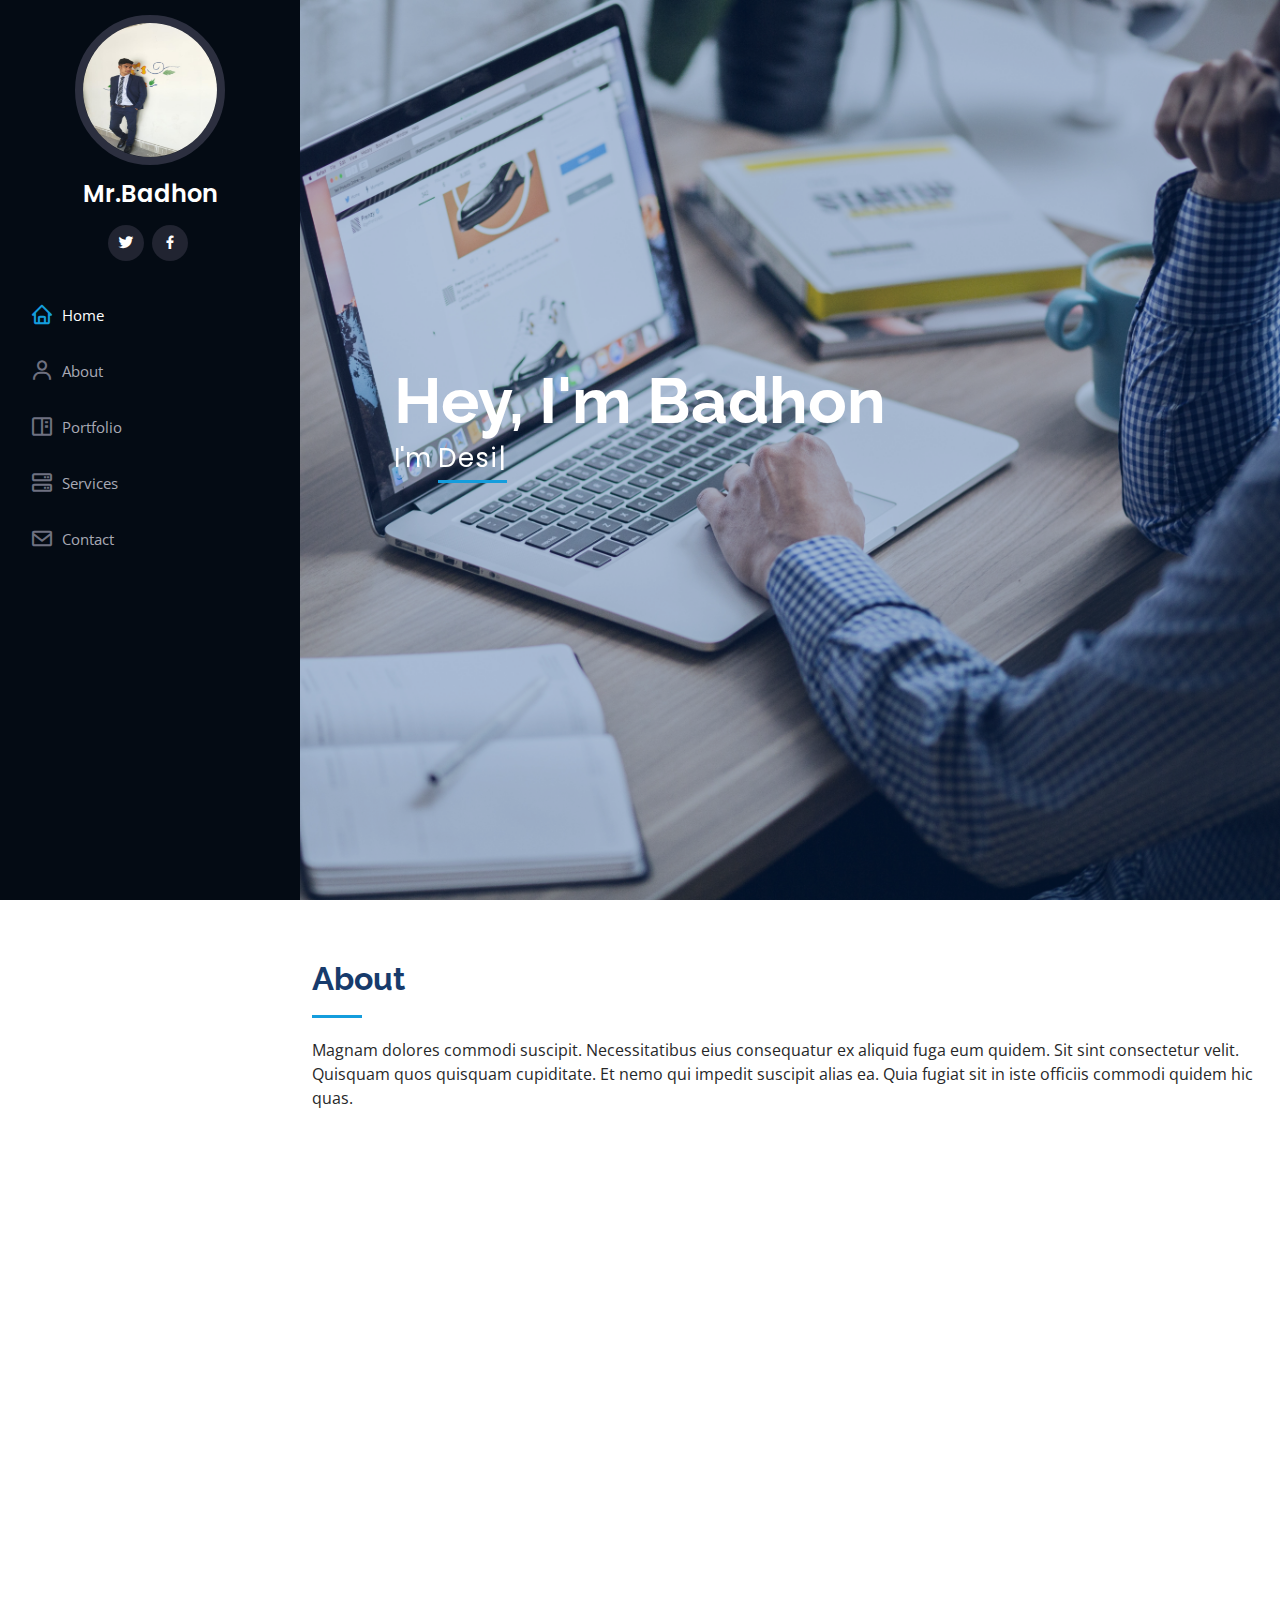
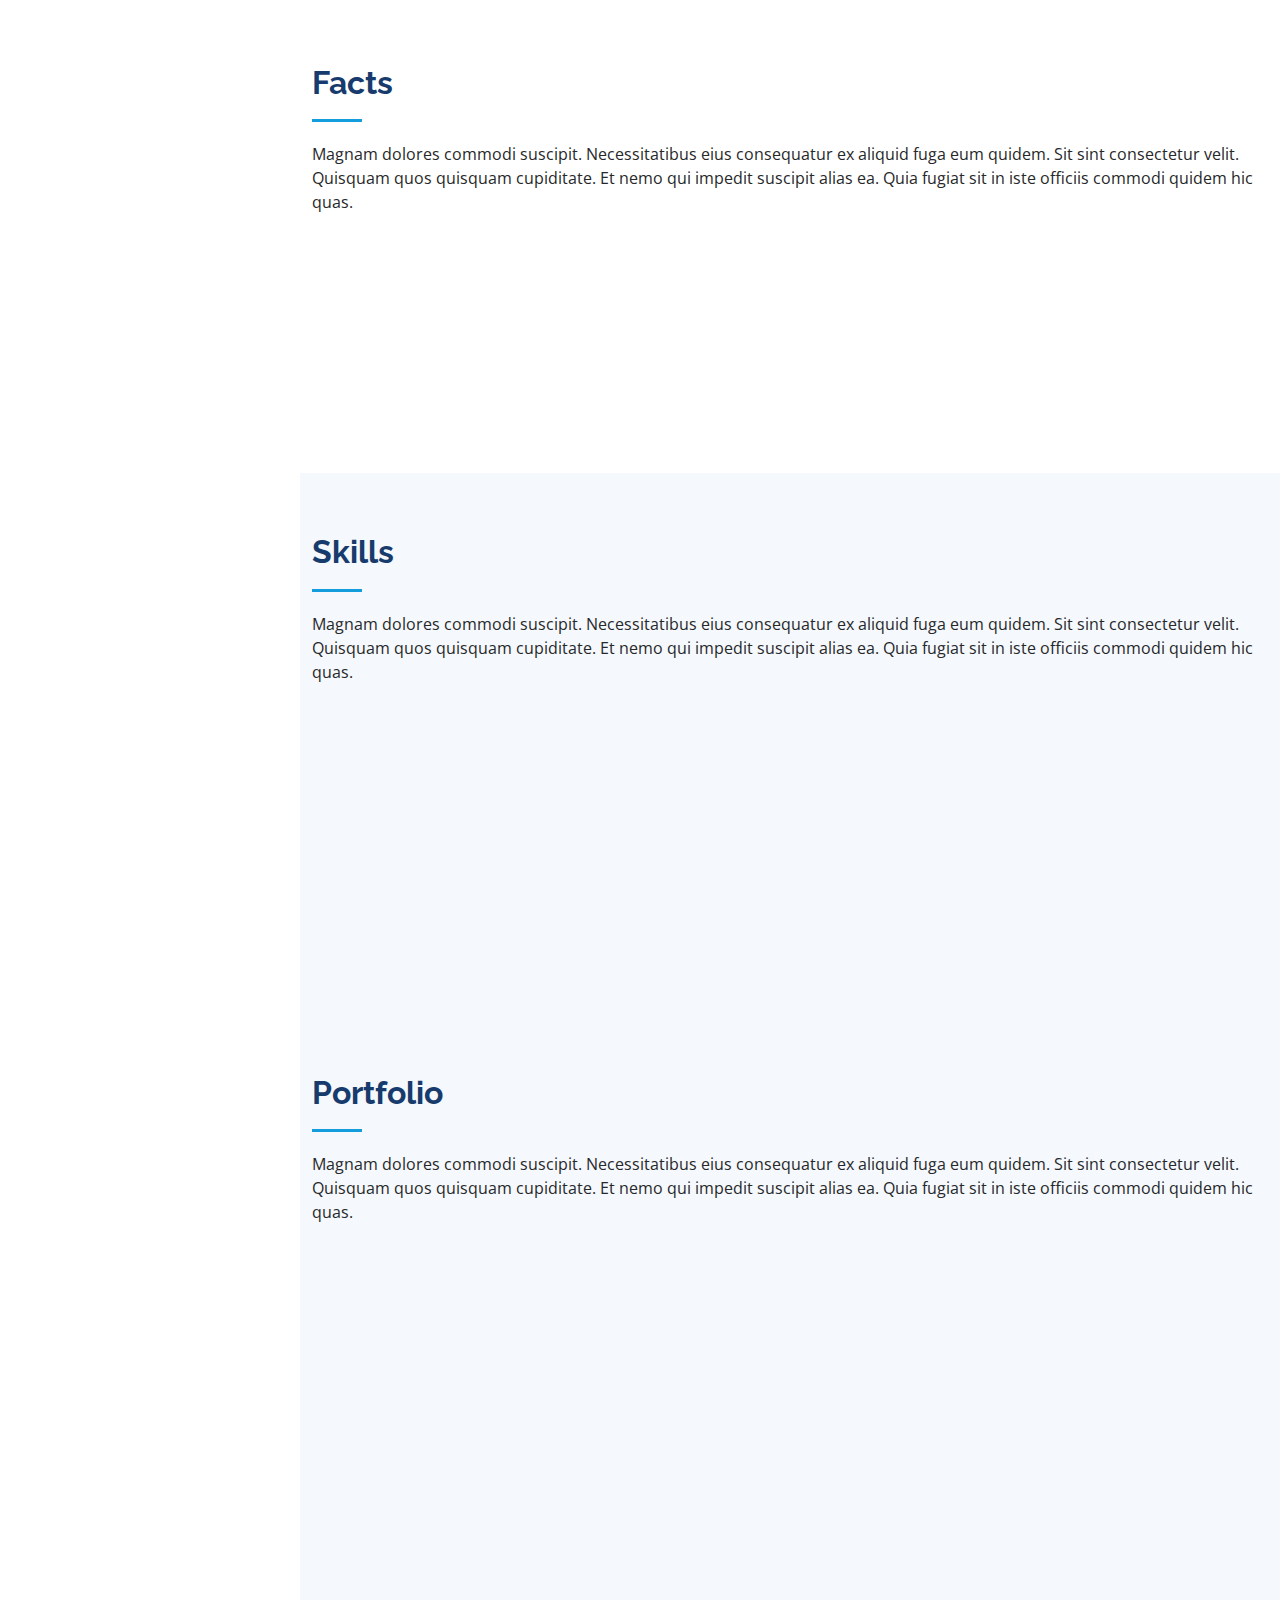
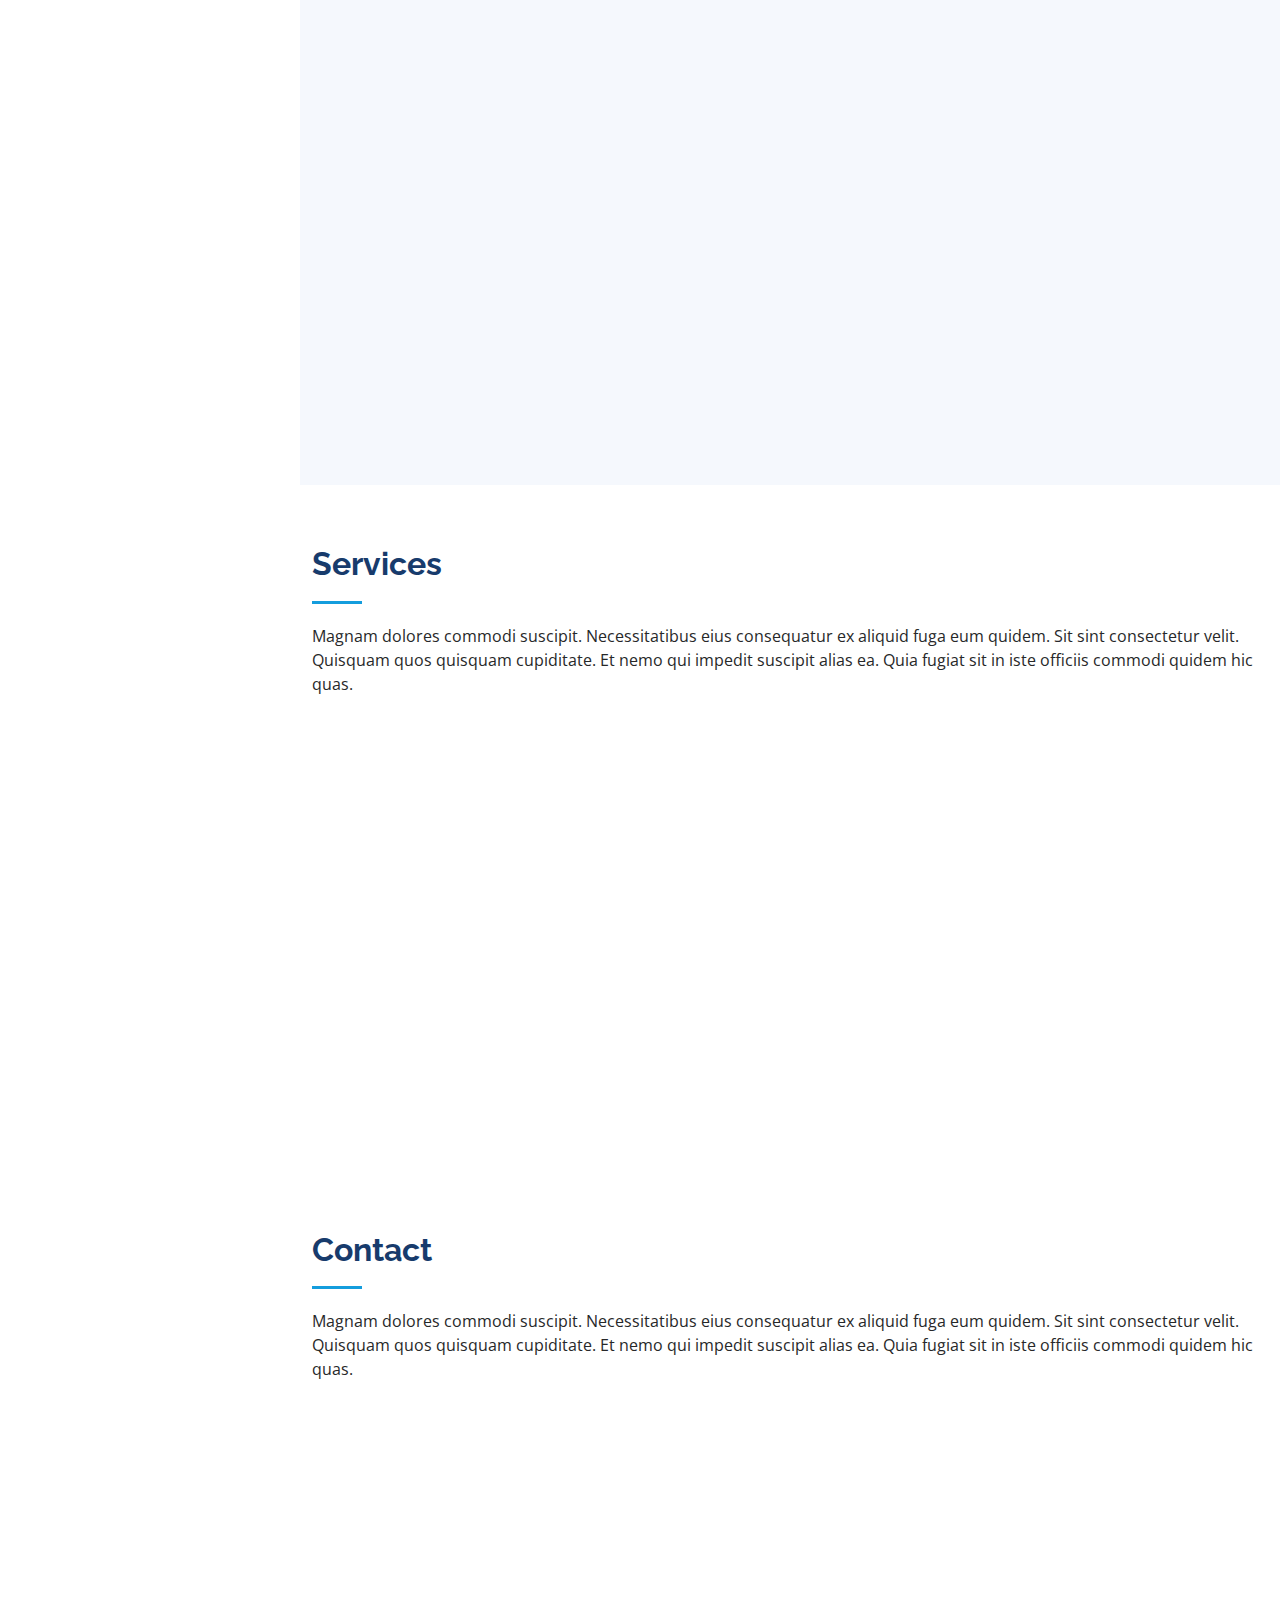
==== commit 5cdab6c6: "Update index.html" ====
--- a/index.html
+++ b/index.html
@@ -38,7 +38,7 @@
         <img src="assets/img/12.jpg" alt="" class="img-fluid rounded-circle">
         <h1 class="text-light"><a href="index.html">Mr.Badhon</a></h1>
         <div class="social-links mt-3 text-center">
-          <a href="#" class="twitter"><i class="bx bxl-twitter"></i></a>
+          <a href="https://twitter.com/BayozidBadhon" target="_blank" class="twitter"><i class="bx bxl-twitter"></i></a>
           <a href="https://www.facebook.com/mdbayozidbostami.badhon" target="_blank" class="facebook"><i class="bx bxl-facebook"></i></a>
         </div>
       </div>
